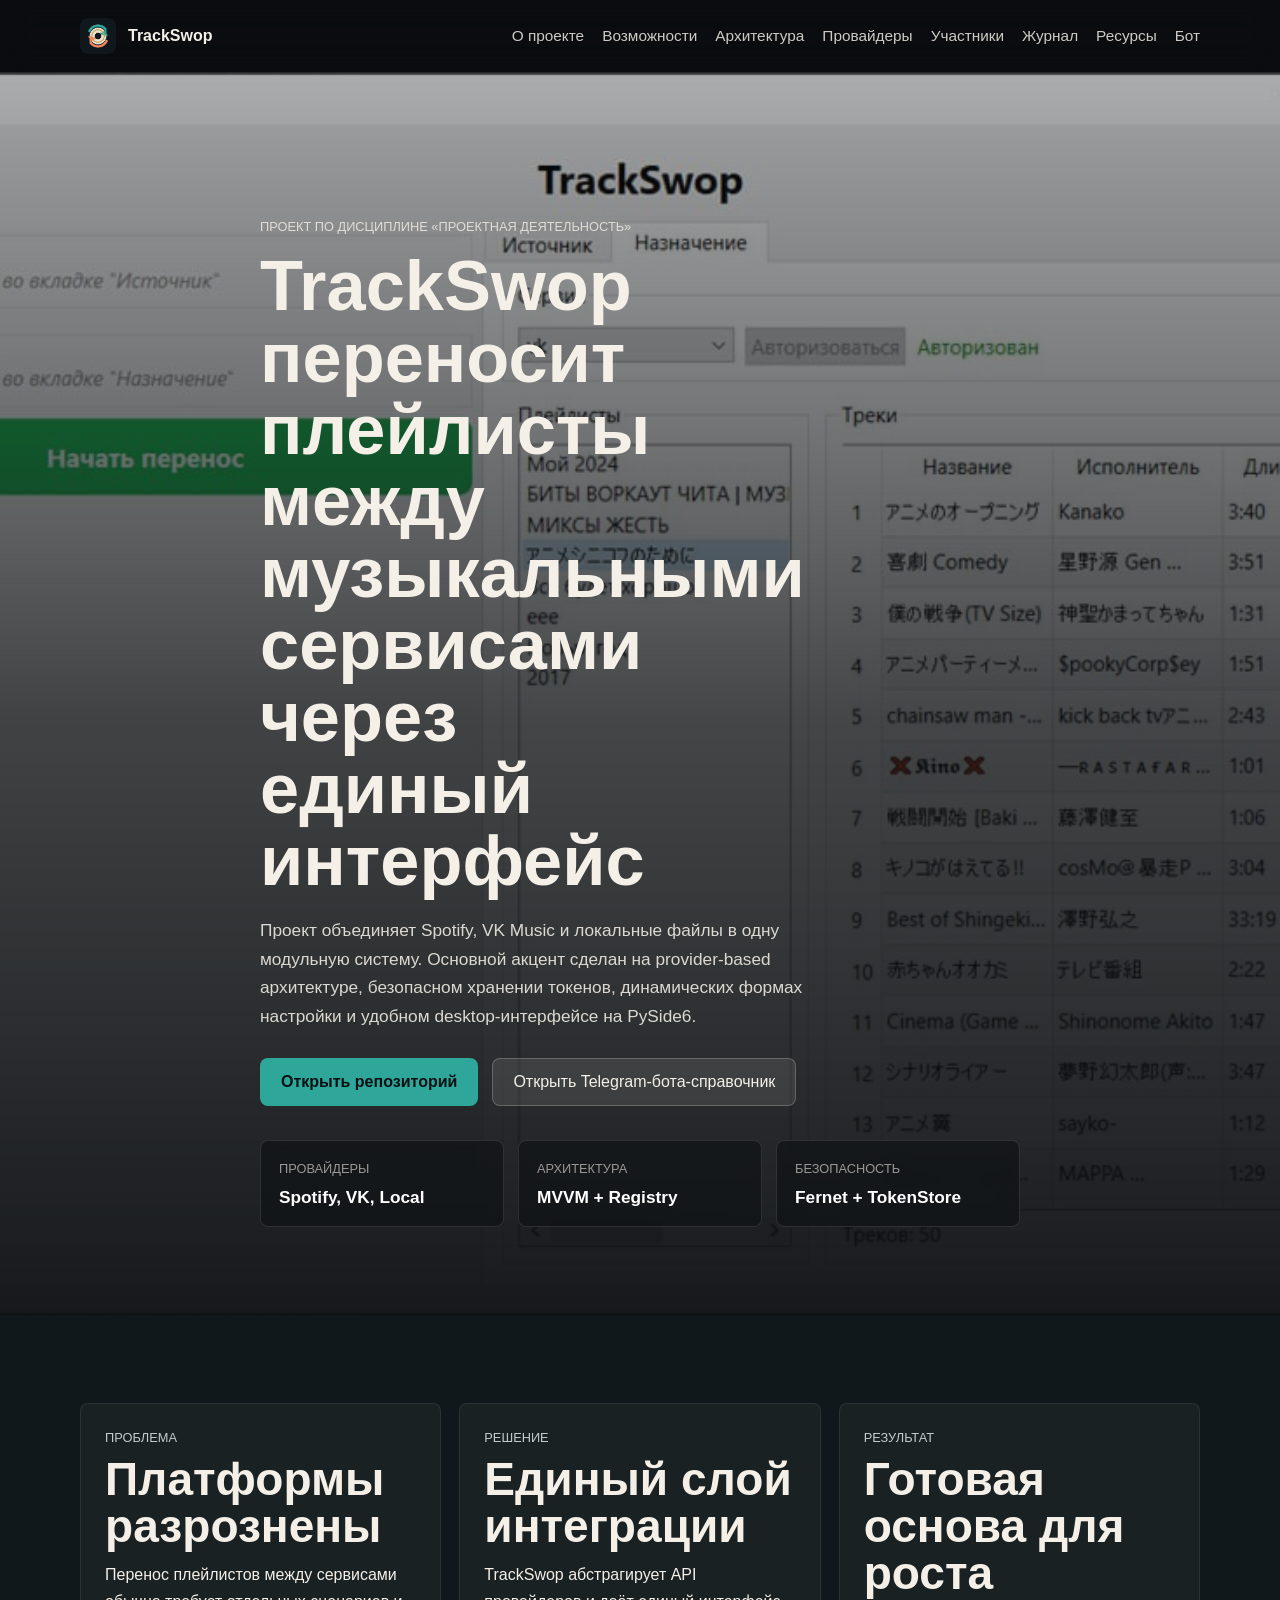
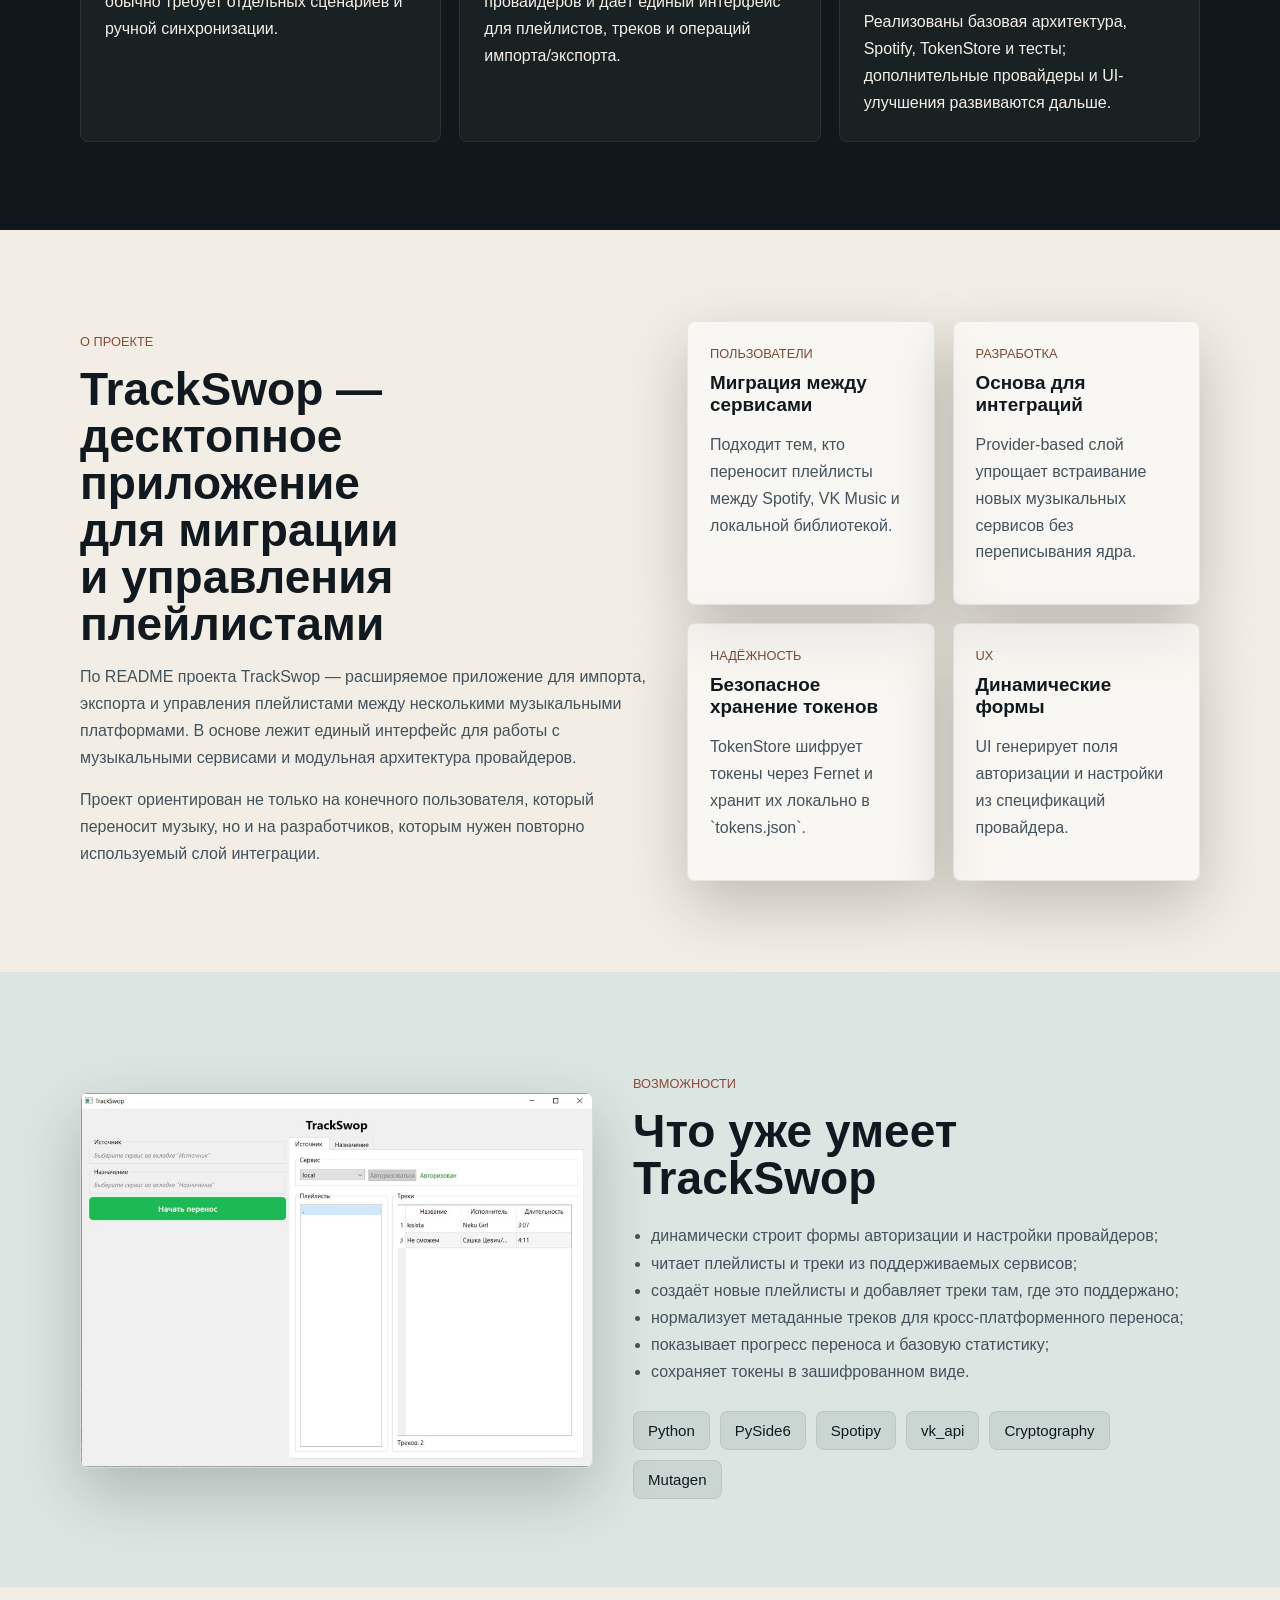
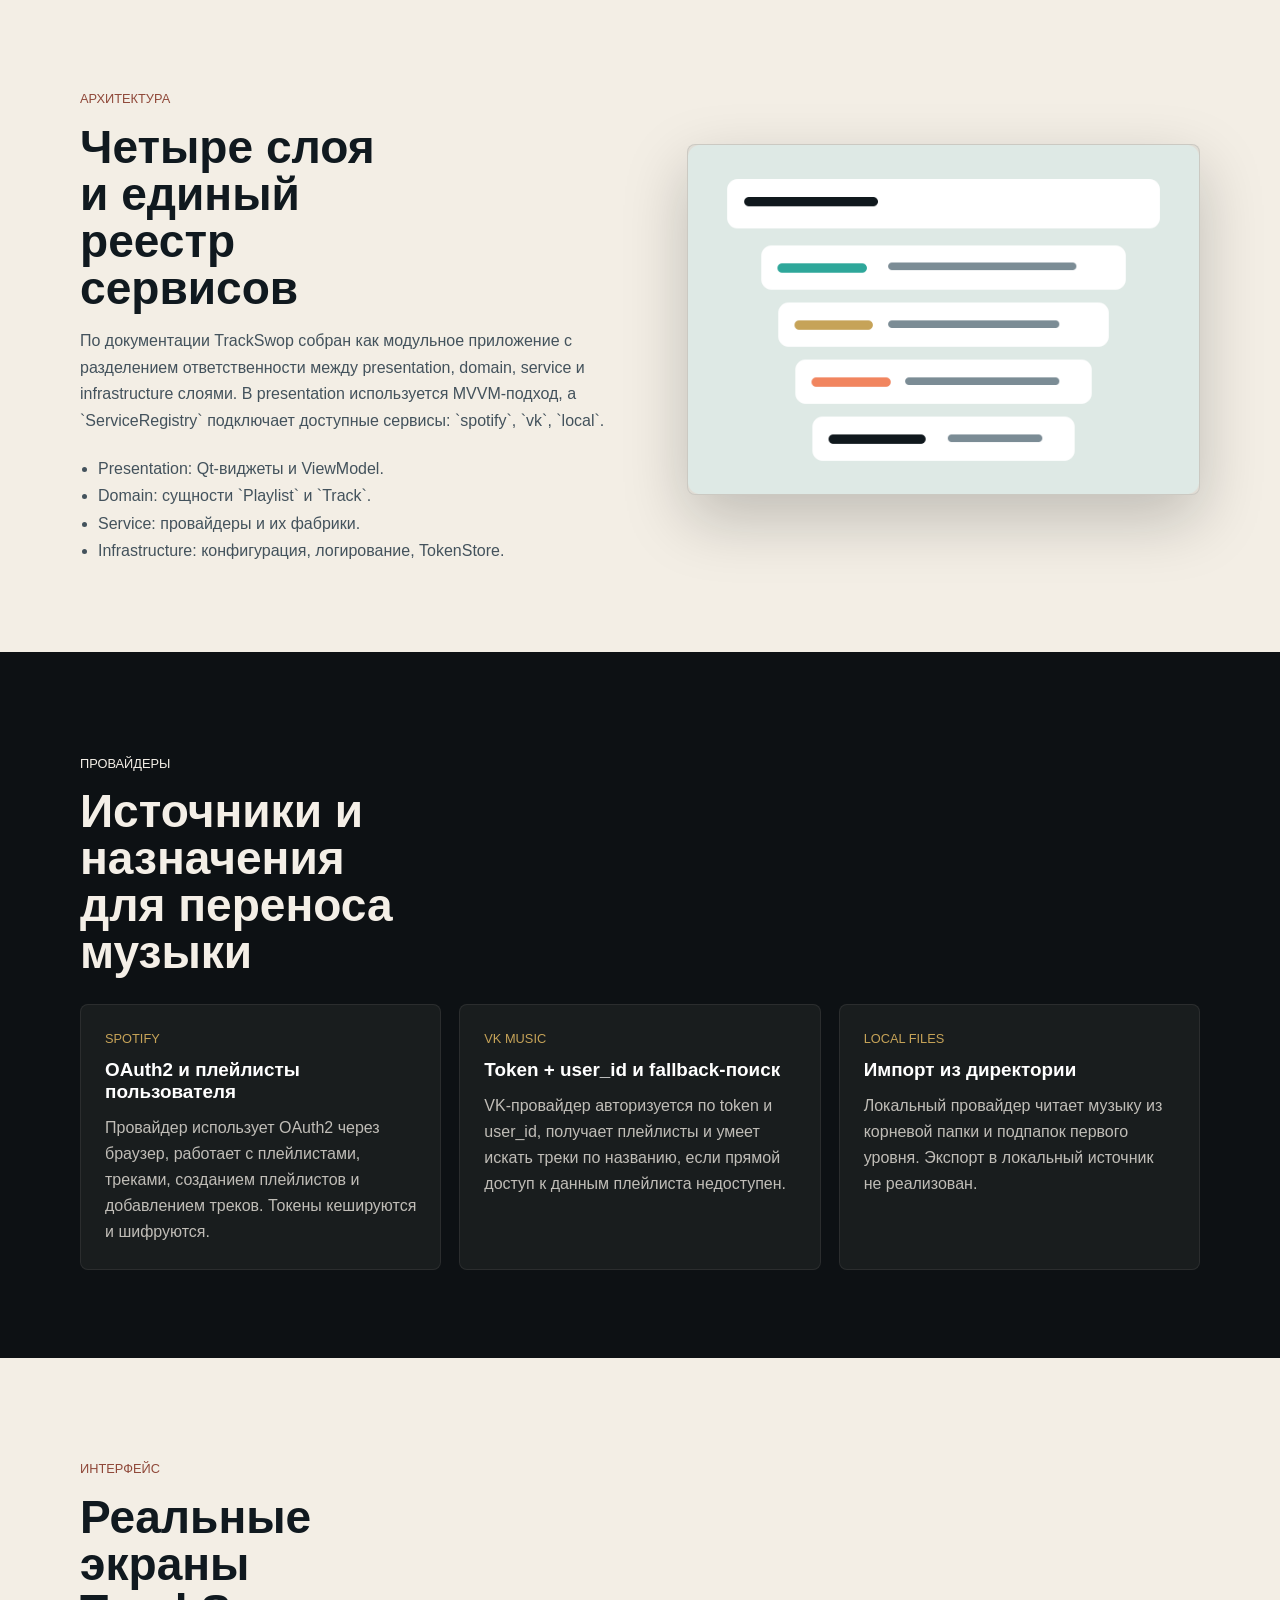
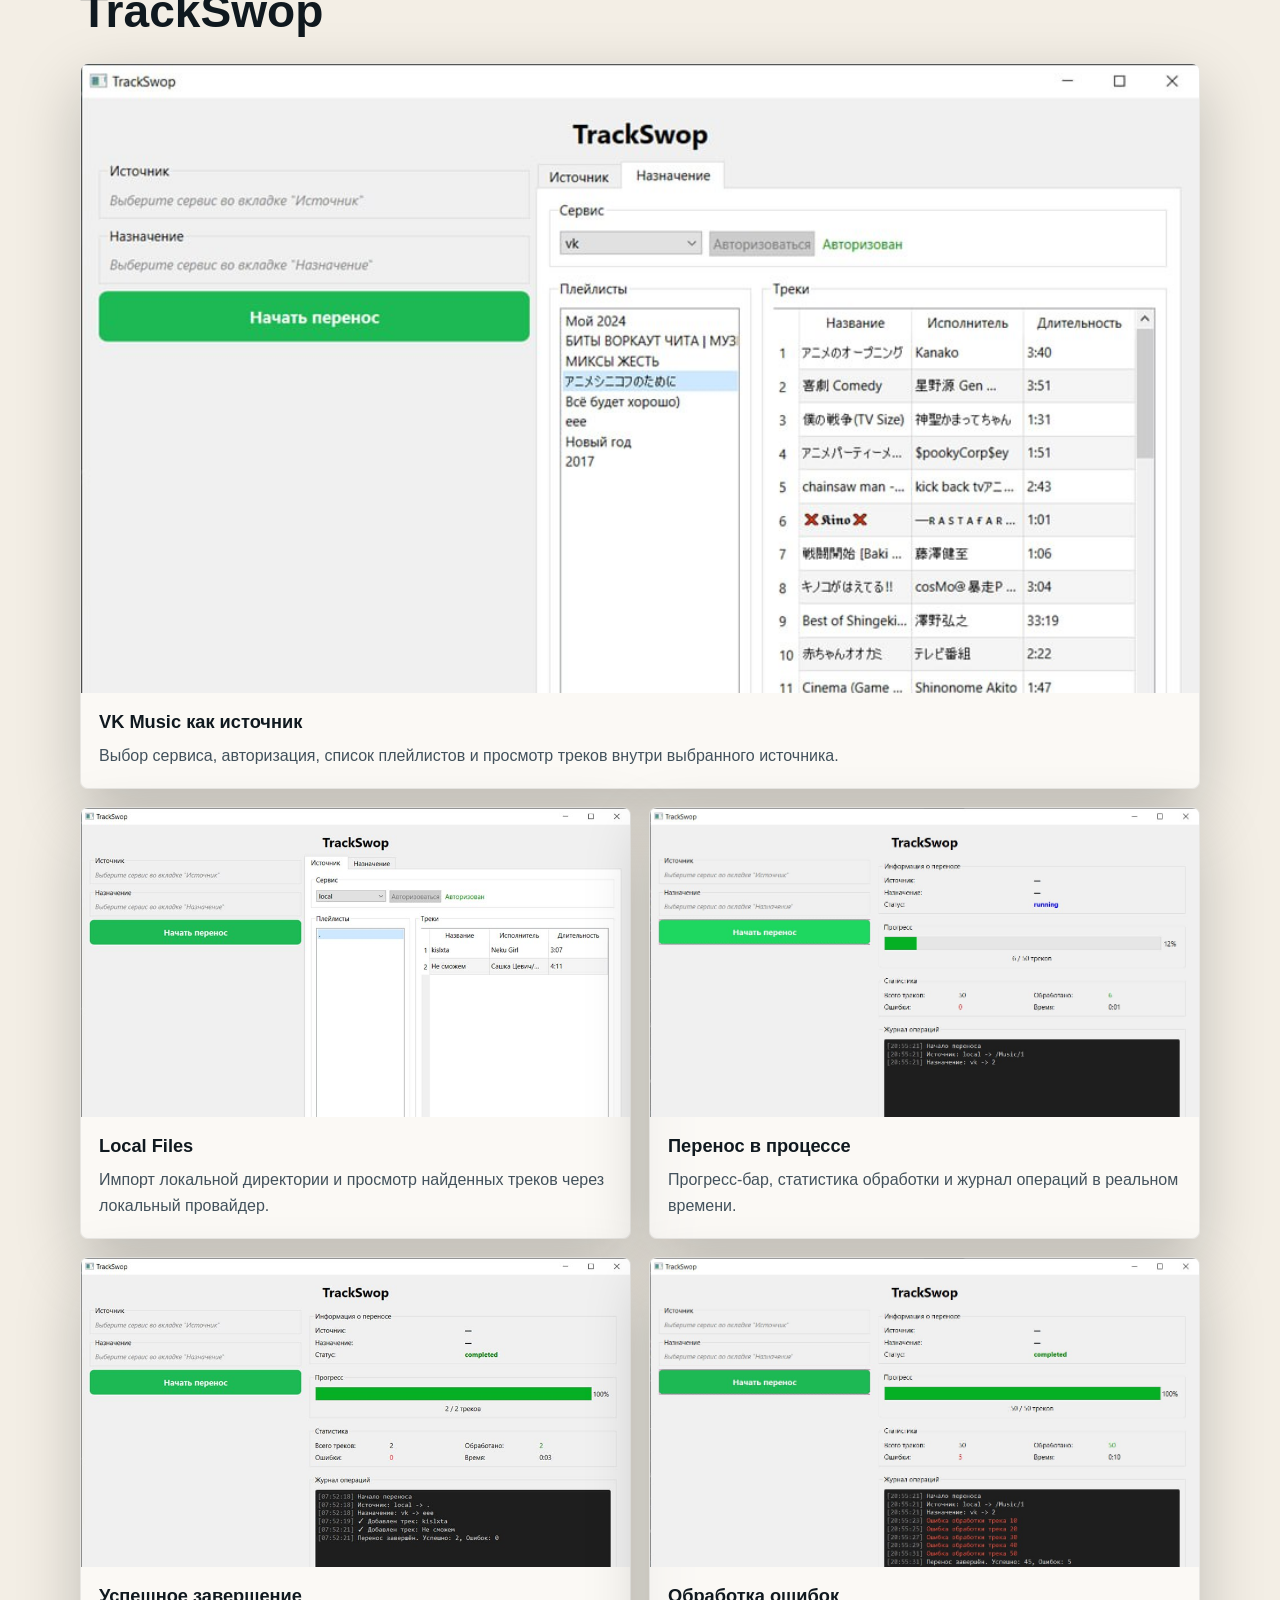
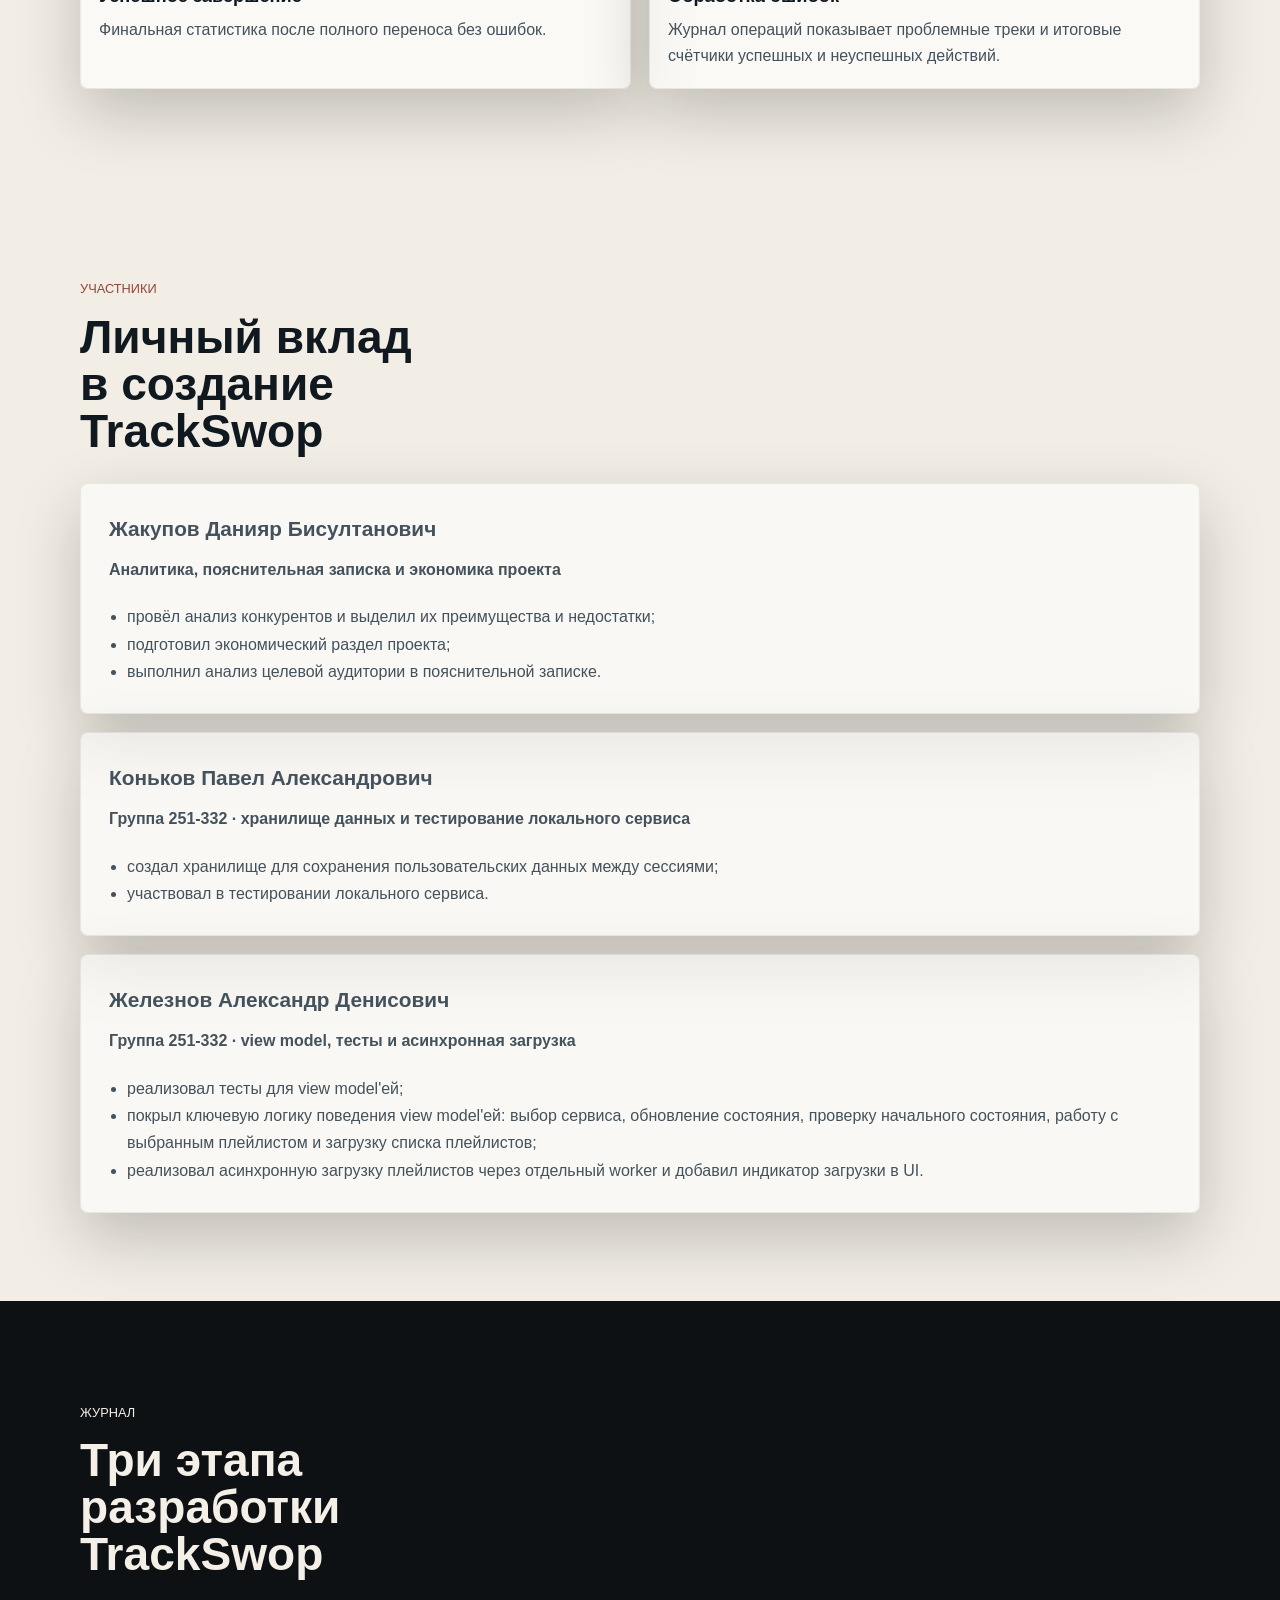
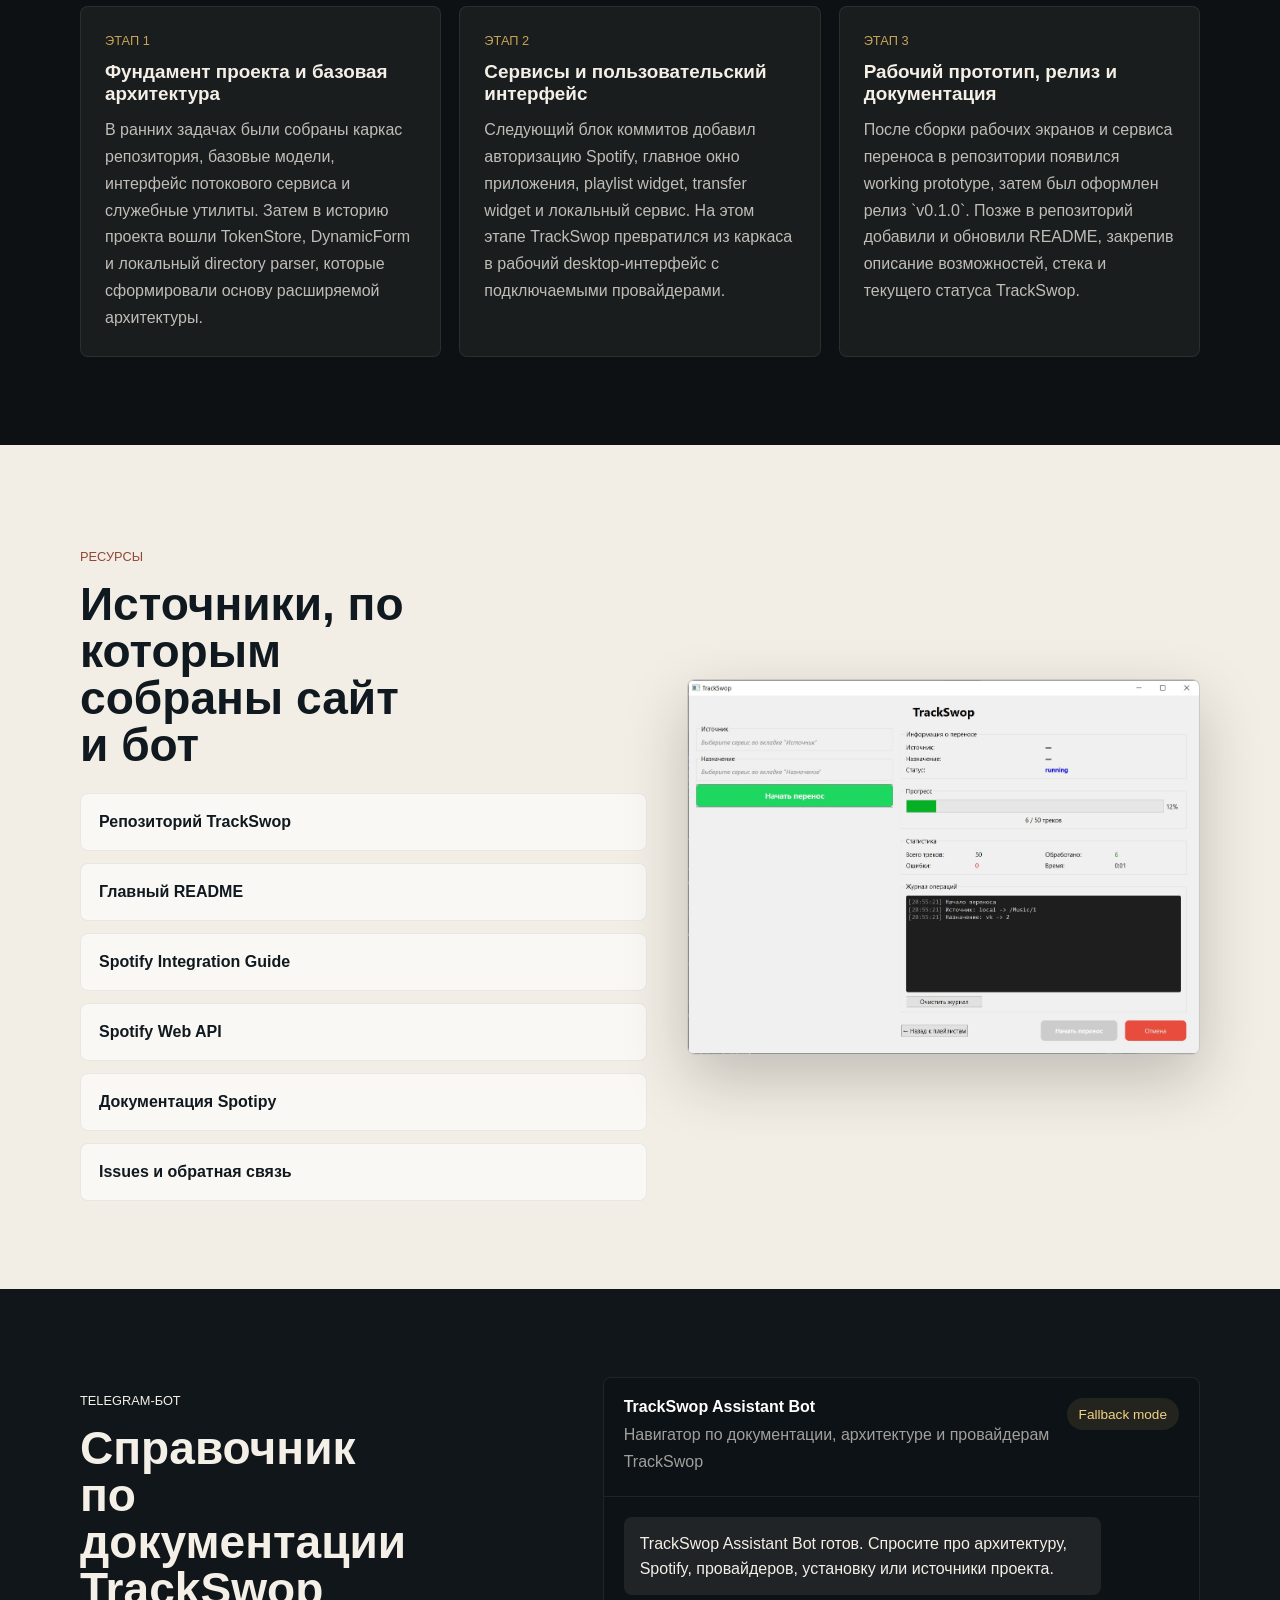
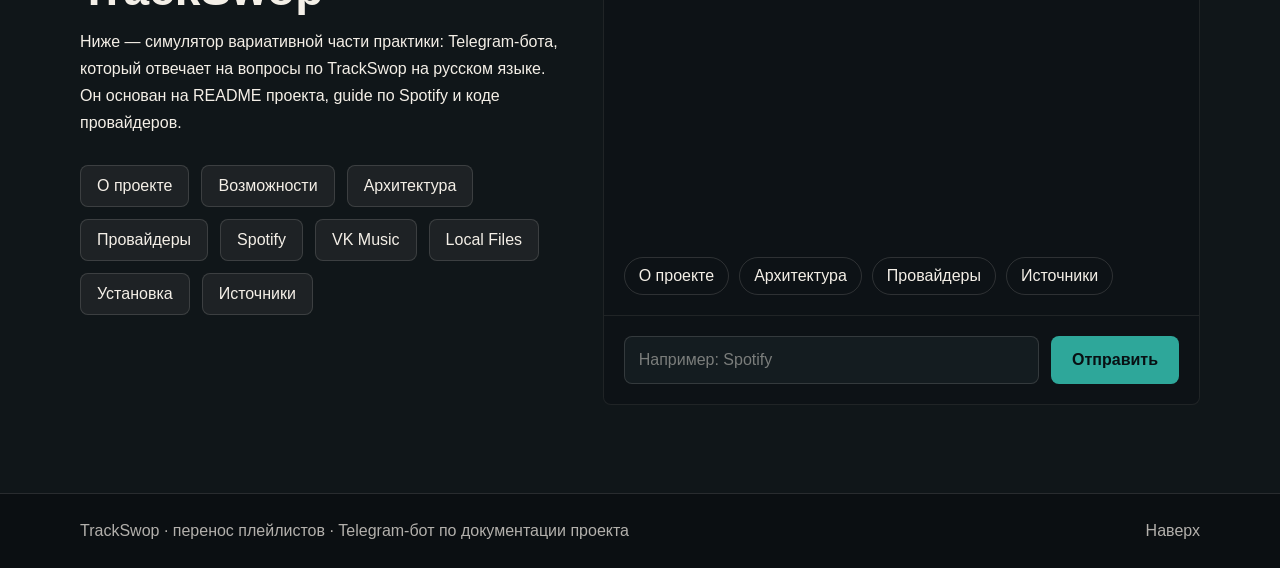
==== site/index.html @ 404b1fda "initial commit" ====
<!DOCTYPE html>
<html lang="ru">
  <head>
    <meta charset="UTF-8" />
    <meta name="viewport" content="width=device-width, initial-scale=1.0" />
    <title>TrackSwop</title>
    <meta
      name="description"
      content="TrackSwop — проект для переноса и управления музыкальными плейлистами между Spotify, VK Music и локальными файлами."
    />
    <link rel="stylesheet" href="css/style.css" />
  </head>
  <body>
    <header class="topbar">
      <div class="container topbar-inner">
        <a class="brand" href="#home" aria-label="TrackSwop">
          <img src="images/logo.png" alt="Логотип TrackSwop" width="36" height="36" />
          <span>TrackSwop</span>
        </a>
        <nav class="nav">
          <a href="#about">О проекте</a>
          <a href="#features">Возможности</a>
          <a href="#architecture">Архитектура</a>
          <a href="#providers">Провайдеры</a>
          <a href="#participants">Участники</a>
          <a href="#journal">Журнал</a>
          <a href="#resources">Ресурсы</a>
          <a href="#demo">Бот</a>
        </nav>
      </div>
    </header>

    <main>
      <section class="hero" id="home">
        <div class="container hero-content">
          <p class="eyebrow">Проект по дисциплине «Проектная деятельность»</p>
          <h1>TrackSwop переносит плейлисты между музыкальными сервисами через единый интерфейс</h1>
          <p class="hero-copy">
            Проект объединяет Spotify, VK Music и локальные файлы в одну модульную систему.
            Основной акцент сделан на provider-based архитектуре, безопасном хранении токенов,
            динамических формах настройки и удобном desktop-интерфейсе на PySide6.
          </p>
          <div class="hero-actions">
            <a class="button primary" href="https://github.com/Seregax/TrackSwop" target="_blank" rel="noopener noreferrer"
              >Открыть репозиторий</a
            >
            <a class="button secondary" href="#demo">Открыть Telegram-бота-справочник</a>
          </div>
          <div class="hero-stats" aria-label="Ключевые показатели проекта">
            <article class="metric">
              <span class="metric-label">Провайдеры</span>
              <strong>Spotify, VK, Local</strong>
            </article>
            <article class="metric">
              <span class="metric-label">Архитектура</span>
              <strong>MVVM + Registry</strong>
            </article>
            <article class="metric">
              <span class="metric-label">Безопасность</span>
              <strong>Fernet + TokenStore</strong>
            </article>
          </div>
        </div>
      </section>

      <section class="band summary-band">
        <div class="container summary-grid">
          <article class="summary-card">
            <span class="summary-kicker">Проблема</span>
            <h2>Платформы разрознены</h2>
            <p>
              Перенос плейлистов между сервисами обычно требует отдельных сценариев и ручной
              синхронизации.
            </p>
          </article>
          <article class="summary-card">
            <span class="summary-kicker">Решение</span>
            <h2>Единый слой интеграции</h2>
            <p>
              TrackSwop абстрагирует API провайдеров и даёт единый интерфейс для плейлистов,
              треков и операций импорта/экспорта.
            </p>
          </article>
          <article class="summary-card">
            <span class="summary-kicker">Результат</span>
            <h2>Готовая основа для роста</h2>
            <p>
              Реализованы базовая архитектура, Spotify, TokenStore и тесты; дополнительные
              провайдеры и UI-улучшения развиваются дальше.
            </p>
          </article>
        </div>
      </section>

      <section class="band light" id="about">
        <div class="container split-layout">
          <div>
            <p class="section-label">О проекте</p>
            <h2>TrackSwop — десктопное приложение для миграции и управления плейлистами</h2>
            <p>
              По README проекта TrackSwop — расширяемое приложение для импорта, экспорта и
              управления плейлистами между несколькими музыкальными платформами. В основе лежит
              единый интерфейс для работы с музыкальными сервисами и модульная архитектура
              провайдеров.
            </p>
            <p>
              Проект ориентирован не только на конечного пользователя, который переносит музыку, но
              и на разработчиков, которым нужен повторно используемый слой интеграции.
            </p>
          </div>
          <div class="feature-grid">
            <article class="feature-card">
              <span class="feature-tag">Пользователи</span>
              <h3>Миграция между сервисами</h3>
              <p>Подходит тем, кто переносит плейлисты между Spotify, VK Music и локальной библиотекой.</p>
            </article>
            <article class="feature-card">
              <span class="feature-tag">Разработка</span>
              <h3>Основа для интеграций</h3>
              <p>Provider-based слой упрощает встраивание новых музыкальных сервисов без переписывания ядра.</p>
            </article>
            <article class="feature-card">
              <span class="feature-tag">Надёжность</span>
              <h3>Безопасное хранение токенов</h3>
              <p>TokenStore шифрует токены через Fernet и хранит их локально в `tokens.json`.</p>
            </article>
            <article class="feature-card">
              <span class="feature-tag">UX</span>
              <h3>Динамические формы</h3>
              <p>UI генерирует поля авторизации и настройки из спецификаций провайдера.</p>
            </article>
          </div>
        </div>
      </section>

      <section class="band accent" id="features">
        <div class="container split-layout reverse">
          <div class="visual-panel">
            <img
              src="images/trackswop-local.png"
              alt="Реальный экран TrackSwop с локальным источником и списком треков"
            />
          </div>
          <div>
            <p class="section-label">Возможности</p>
            <h2>Что уже умеет TrackSwop</h2>
            <ul class="detail-list">
              <li>динамически строит формы авторизации и настройки провайдеров;</li>
              <li>читает плейлисты и треки из поддерживаемых сервисов;</li>
              <li>создаёт новые плейлисты и добавляет треки там, где это поддержано;</li>
              <li>нормализует метаданные треков для кросс-платформенного переноса;</li>
              <li>показывает прогресс переноса и базовую статистику;</li>
              <li>сохраняет токены в зашифрованном виде.</li>
            </ul>
            <div class="stack-strip">
              <span>Python</span>
              <span>PySide6</span>
              <span>Spotipy</span>
              <span>vk_api</span>
              <span>Cryptography</span>
              <span>Mutagen</span>
            </div>
          </div>
        </div>
      </section>

      <section class="band light" id="architecture">
        <div class="container split-layout">
          <div>
            <p class="section-label">Архитектура</p>
            <h2>Четыре слоя и единый реестр сервисов</h2>
            <p>
              По документации TrackSwop собран как модульное приложение с разделением ответственности
              между presentation, domain, service и infrastructure слоями. В presentation используется
              MVVM-подход, а `ServiceRegistry` подключает доступные сервисы: `spotify`, `vk`, `local`.
            </p>
            <ul class="detail-list">
              <li>Presentation: Qt-виджеты и ViewModel.</li>
              <li>Domain: сущности `Playlist` и `Track`.</li>
              <li>Service: провайдеры и их фабрики.</li>
              <li>Infrastructure: конфигурация, логирование, TokenStore.</li>
            </ul>
          </div>
          <div class="visual-panel muted-panel">
            <img
              src="images/architecture-board.png"
              alt="Диаграмма архитектуры TrackSwop со слоями presentation, domain, service и infrastructure"
            />
          </div>
        </div>
      </section>

      <section class="band dark" id="providers">
        <div class="container">
          <div class="section-heading">
            <div>
              <p class="section-label">Провайдеры</p>
              <h2>Источники и назначения для переноса музыки</h2>
            </div>
          </div>
          <div class="providers-grid">
            <article class="provider-card">
              <span class="provider-tag">Spotify</span>
              <h3>OAuth2 и плейлисты пользователя</h3>
              <p>
                Провайдер использует OAuth2 через браузер, работает с плейлистами, треками,
                созданием плейлистов и добавлением треков. Токены кешируются и шифруются.
              </p>
            </article>
            <article class="provider-card">
              <span class="provider-tag">VK Music</span>
              <h3>Token + user_id и fallback-поиск</h3>
              <p>
                VK-провайдер авторизуется по token и user_id, получает плейлисты и умеет искать
                треки по названию, если прямой доступ к данным плейлиста недоступен.
              </p>
            </article>
            <article class="provider-card">
              <span class="provider-tag">Local Files</span>
              <h3>Импорт из директории</h3>
              <p>
                Локальный провайдер читает музыку из корневой папки и подпапок первого уровня.
                Экспорт в локальный источник не реализован.
              </p>
            </article>
          </div>
        </div>
      </section>

      <section class="band light" id="interface">
        <div class="container">
          <div class="section-heading">
            <div>
              <p class="section-label">Интерфейс</p>
              <h2>Реальные экраны TrackSwop</h2>
            </div>
          </div>
          <div class="screenshots-grid">
            <article class="screenshot-card wide">
              <img
                src="images/trackswop-vk.png"
                alt="Экран TrackSwop с провайдером VK Music, плейлистами и треками"
              />
              <div class="screenshot-copy">
                <h3>VK Music как источник</h3>
                <p>Выбор сервиса, авторизация, список плейлистов и просмотр треков внутри выбранного источника.</p>
              </div>
            </article>
            <article class="screenshot-card">
              <img
                src="images/trackswop-local.png"
                alt="Экран TrackSwop с локальным источником и двумя найденными треками"
              />
              <div class="screenshot-copy">
                <h3>Local Files</h3>
                <p>Импорт локальной директории и просмотр найденных треков через локальный провайдер.</p>
              </div>
            </article>
            <article class="screenshot-card">
              <img
                src="images/trackswop-transfer-running.png"
                alt="Экран TrackSwop с переносом плейлиста в процессе"
              />
              <div class="screenshot-copy">
                <h3>Перенос в процессе</h3>
                <p>Прогресс-бар, статистика обработки и журнал операций в реальном времени.</p>
              </div>
            </article>
            <article class="screenshot-card">
              <img
                src="images/trackswop-transfer-complete.png"
                alt="Экран TrackSwop с успешно завершённым переносом плейлиста"
              />
              <div class="screenshot-copy">
                <h3>Успешное завершение</h3>
                <p>Финальная статистика после полного переноса без ошибок.</p>
              </div>
            </article>
            <article class="screenshot-card">
              <img
                src="images/trackswop-transfer-errors.png"
                alt="Экран TrackSwop с журналом ошибок при переносе плейлиста"
              />
              <div class="screenshot-copy">
                <h3>Обработка ошибок</h3>
                <p>Журнал операций показывает проблемные треки и итоговые счётчики успешных и неуспешных действий.</p>
              </div>
            </article>
          </div>
        </div>
      </section>

      <section class="band light" id="participants">
        <div class="container">
          <div class="section-heading">
            <div>
              <p class="section-label">Участники</p>
              <h2>Личный вклад в создание TrackSwop</h2>
            </div>
          </div>
          <div class="participants-grid">
            <article class="participant-card">
              <p class="participant-name">Жакупов Данияр Бисултанович</p>
              <p class="participant-role">Аналитика, пояснительная записка и экономика проекта</p>
              <ul class="detail-list">
                <li>провёл анализ конкурентов и выделил их преимущества и недостатки;</li>
                <li>подготовил экономический раздел проекта;</li>
                <li>выполнил анализ целевой аудитории в пояснительной записке.</li>
              </ul>
            </article>
            <article class="participant-card">
              <p class="participant-name">Коньков Павел Александрович</p>
              <p class="participant-role">Группа 251-332 · хранилище данных и тестирование локального сервиса</p>
              <ul class="detail-list">
                <li>создал хранилище для сохранения пользовательских данных между сессиями;</li>
                <li>участвовал в тестировании локального сервиса.</li>
              </ul>
            </article>
            <article class="participant-card">
              <p class="participant-name">Железнов Александр Денисович</p>
              <p class="participant-role">Группа 251-332 · view model, тесты и асинхронная загрузка</p>
              <ul class="detail-list">
                <li>реализовал тесты для view model'ей;</li>
                <li>покрыл ключевую логику поведения view model'ей: выбор сервиса, обновление состояния, проверку начального состояния, работу с выбранным плейлистом и загрузку списка плейлистов;</li>
                <li>реализовал асинхронную загрузку плейлистов через отдельный worker и добавил индикатор загрузки в UI.</li>
              </ul>
            </article>
          </div>
        </div>
      </section>

      <section class="band dark" id="journal">
        <div class="container">
          <div class="section-heading">
            <div>
              <p class="section-label">Журнал</p>
              <h2>Три этапа разработки TrackSwop</h2>
            </div>
          </div>
          <div class="journal-grid">
            <article class="journal-card">
              <span class="journal-step">Этап 1</span>
              <h3>Фундамент проекта и базовая архитектура</h3>
              <p>
                В ранних задачах были собраны каркас репозитория, базовые модели, интерфейс
                потокового сервиса и служебные утилиты. Затем в историю проекта вошли TokenStore,
                DynamicForm и локальный directory parser, которые сформировали основу расширяемой
                архитектуры.
              </p>
            </article>
            <article class="journal-card">
              <span class="journal-step">Этап 2</span>
              <h3>Сервисы и пользовательский интерфейс</h3>
              <p>
                Следующий блок коммитов добавил авторизацию Spotify, главное окно приложения,
                playlist widget, transfer widget и локальный сервис. На этом этапе TrackSwop
                превратился из каркаса в рабочий desktop-интерфейс с подключаемыми провайдерами.
              </p>
            </article>
            <article class="journal-card">
              <span class="journal-step">Этап 3</span>
              <h3>Рабочий прототип, релиз и документация</h3>
              <p>
                После сборки рабочих экранов и сервиса переноса в репозитории появился working
                prototype, затем был оформлен релиз `v0.1.0`. Позже в репозиторий добавили и
                обновили README, закрепив описание возможностей, стека и текущего статуса TrackSwop.
              </p>
            </article>
          </div>
        </div>
      </section>

      <section class="band light" id="resources">
        <div class="container split-layout">
          <div>
            <p class="section-label">Ресурсы</p>
            <h2>Источники, по которым собраны сайт и бот</h2>
            <div class="resources-list">
              <a
                href="https://github.com/Seregax/TrackSwop"
                class="resource-item"
                target="_blank"
                rel="noopener noreferrer"
                >Репозиторий TrackSwop</a
              >
              <a
                href="https://github.com/Seregax/TrackSwop/blob/main/README.md"
                class="resource-item"
                target="_blank"
                rel="noopener noreferrer"
                >Главный README</a
              >
              <a
                href="https://github.com/Seregax/TrackSwop/blob/main/src/model/services/providers/spotify/README.md"
                class="resource-item"
                target="_blank"
                rel="noopener noreferrer"
                >Spotify Integration Guide</a
              >
              <a
                href="https://developer.spotify.com/documentation/web-api"
                class="resource-item"
                target="_blank"
                rel="noopener noreferrer"
                >Spotify Web API</a
              >
              <a
                href="https://spotipy.readthedocs.io/"
                class="resource-item"
                target="_blank"
                rel="noopener noreferrer"
                >Документация Spotipy</a
              >
              <a
                href="https://github.com/Seregax/TrackSwop/issues"
                class="resource-item"
                target="_blank"
                rel="noopener noreferrer"
                >Issues и обратная связь</a
              >
            </div>
          </div>
          <div class="visual-panel muted-panel">
            <img
              src="images/trackswop-transfer-running.png"
              alt="Реальный экран TrackSwop с активным прогрессом переноса плейлиста"
            />
          </div>
        </div>
      </section>

      <section class="band demo-band" id="demo">
        <div class="container demo-grid">
          <div>
            <p class="section-label">Telegram-бот</p>
            <h2>Справочник по документации TrackSwop</h2>
            <p>
              Ниже — симулятор вариативной части практики: Telegram-бота, который отвечает на
              вопросы по TrackSwop на русском языке. Он основан на README проекта, guide по Spotify
              и коде провайдеров.
            </p>
            <div class="command-list" id="command-list">
              <button type="button" class="command-chip" data-command="О проекте">О проекте</button>
              <button type="button" class="command-chip" data-command="Возможности">Возможности</button>
              <button type="button" class="command-chip" data-command="Архитектура">Архитектура</button>
              <button type="button" class="command-chip" data-command="Провайдеры">Провайдеры</button>
              <button type="button" class="command-chip" data-command="Spotify">Spotify</button>
              <button type="button" class="command-chip" data-command="VK Music">VK Music</button>
              <button type="button" class="command-chip" data-command="Local Files">Local Files</button>
              <button type="button" class="command-chip" data-command="Установка">Установка</button>
              <button type="button" class="command-chip" data-command="Источники">Источники</button>
            </div>
          </div>

          <section class="chat-shell" aria-label="Симулятор бота">
            <header class="chat-header">
              <div>
                <strong>TrackSwop Assistant Bot</strong>
                <p>Навигатор по документации, архитектуре и провайдерам TrackSwop</p>
              </div>
              <span class="mode-badge" id="mode-badge">Проверка API...</span>
            </header>
            <div class="chat-messages" id="chat-messages"></div>
            <div class="chat-suggestions" id="chat-suggestions"></div>
            <form class="chat-form" id="chat-form">
              <label class="visually-hidden" for="chat-input">Сообщение для бота</label>
              <input
                id="chat-input"
                name="chat-input"
                type="text"
                placeholder="Например: Spotify"
                autocomplete="off"
              />
              <button type="submit" class="button primary">Отправить</button>
            </form>
          </section>
        </div>
      </section>
    </main>

    <footer class="footer">
      <div class="container footer-inner">
        <p>TrackSwop · перенос плейлистов · Telegram-бот по документации проекта</p>
        <a href="#home">Наверх</a>
      </div>
    </footer>

    <script src="js/app.js"></script>
  </body>
</html>
---- site/css/style.css ----
:root {
  --bg: #0d1114;
  --bg-soft: #161d21;
  --surface: #f3eee5;
  --surface-strong: #ece3d4;
  --surface-muted: #dbe6e2;
  --line-dark: rgba(255, 255, 255, 0.12);
  --line-light: rgba(17, 27, 32, 0.12);
  --text: #10191f;
  --text-soft: #43525c;
  --text-inverse: #f4efe7;
  --accent-teal: #2ea79a;
  --accent-gold: #c6a358;
  --accent-coral: #f1855f;
  --accent-red: #d85d4f;
  --shadow: 0 24px 64px rgba(8, 12, 14, 0.22);
  --radius: 8px;
}

*,
*::before,
*::after {
  box-sizing: border-box;
}

html {
  scroll-behavior: smooth;
}

body {
  margin: 0;
  font-family: Inter, "Segoe UI", Roboto, sans-serif;
  background: var(--bg);
  color: var(--text-inverse);
}

img {
  display: block;
  max-width: 100%;
}

a {
  color: inherit;
  text-decoration: none;
}

button,
input {
  font: inherit;
}

.container {
  width: min(1120px, calc(100% - 40px));
  margin: 0 auto;
}

.topbar {
  position: sticky;
  top: 0;
  z-index: 40;
  background: rgba(10, 13, 15, 0.84);
  border-bottom: 1px solid var(--line-dark);
  backdrop-filter: blur(16px);
}

.topbar-inner {
  display: flex;
  align-items: center;
  justify-content: space-between;
  min-height: 72px;
  gap: 24px;
}

.brand {
  display: inline-flex;
  align-items: center;
  gap: 12px;
  font-weight: 700;
  color: var(--text-inverse);
}

.brand img {
  border-radius: 8px;
}

.nav {
  display: flex;
  flex-wrap: wrap;
  gap: 18px;
  color: rgba(244, 239, 231, 0.84);
  font-size: 0.96rem;
}

.nav a:hover,
.nav a:focus-visible {
  color: #ffffff;
}

.hero {
  min-height: 88vh;
  display: flex;
  align-items: flex-end;
  padding: 144px 0 88px;
  background-image:
    linear-gradient(180deg, rgba(9, 12, 14, 0.34) 0%, rgba(9, 12, 14, 0.76) 52%, rgba(9, 12, 14, 0.94) 100%),
    url("../images/trackswop-vk.png");
  background-size: cover;
  background-position: center;
}

.hero-content {
  max-width: 760px;
}

.eyebrow,
.section-label,
.summary-kicker,
.feature-tag,
.journal-step,
.metric-label {
  display: inline-block;
  letter-spacing: 0;
  text-transform: uppercase;
  font-size: 0.8rem;
}

.eyebrow {
  color: rgba(244, 239, 231, 0.82);
  margin: 0 0 16px;
}

.hero h1,
.band h2 {
  margin: 0;
  line-height: 1.02;
}

.hero h1 {
  max-width: 12ch;
  font-size: clamp(2.6rem, 5.5vw, 5.3rem);
}

.hero-copy {
  margin: 20px 0 0;
  max-width: 62ch;
  color: rgba(244, 239, 231, 0.88);
  font-size: 1.08rem;
  line-height: 1.65;
}

.hero-actions {
  display: flex;
  flex-wrap: wrap;
  gap: 14px;
  margin-top: 28px;
}

.button {
  display: inline-flex;
  align-items: center;
  justify-content: center;
  min-height: 48px;
  padding: 0 20px;
  border-radius: var(--radius);
  border: 1px solid transparent;
  cursor: pointer;
  transition: transform 0.2s ease, border-color 0.2s ease, background-color 0.2s ease;
}

.button:hover,
.button:focus-visible {
  transform: translateY(-1px);
}

.button.primary {
  background: var(--accent-teal);
  color: #081013;
  font-weight: 700;
}

.button.secondary {
  background: rgba(244, 239, 231, 0.1);
  border-color: rgba(244, 239, 231, 0.22);
  color: var(--text-inverse);
}

.hero-stats {
  display: grid;
  grid-template-columns: repeat(3, minmax(0, 1fr));
  gap: 14px;
  margin-top: 34px;
}

.metric {
  padding: 18px;
  background: rgba(13, 17, 20, 0.62);
  border: 1px solid rgba(244, 239, 231, 0.12);
  border-radius: var(--radius);
  backdrop-filter: blur(10px);
}

.metric-label {
  color: rgba(244, 239, 231, 0.6);
}

.metric strong {
  display: block;
  margin-top: 10px;
  font-size: 1.08rem;
  color: #ffffff;
}

.band {
  padding: 88px 0;
}

.summary-band {
  background: #11181c;
}

.summary-grid,
.feature-grid,
.journal-grid,
.participants-grid,
.providers-grid,
.screenshots-grid {
  display: grid;
  gap: 18px;
}

.summary-grid {
  grid-template-columns: repeat(3, minmax(0, 1fr));
}

.summary-card,
.feature-card,
.participant-card,
.journal-card,
.provider-card,
.screenshot-card,
.chat-shell,
.visual-panel,
.resource-item,
.command-chip {
  border-radius: var(--radius);
}

.summary-card {
  padding: 24px;
  background: rgba(244, 239, 231, 0.04);
  border: 1px solid rgba(244, 239, 231, 0.08);
}

.summary-kicker {
  color: #c2ccca;
}

.summary-card h2 {
  margin-top: 10px;
  font-size: 1.35rem;
}

.summary-card p {
  margin: 12px 0 0;
  color: rgba(244, 239, 231, 0.76);
  line-height: 1.6;
}

.light {
  background: var(--surface);
  color: var(--text);
}

.accent {
  background: var(--surface-muted);
  color: var(--text);
}

.dark {
  background: var(--bg);
  color: var(--text-inverse);
}

.demo-band {
  background: #101619;
}

.split-layout {
  display: grid;
  grid-template-columns: minmax(0, 1.05fr) minmax(0, 0.95fr);
  gap: 40px;
  align-items: center;
}

.split-layout.reverse {
  grid-template-columns: minmax(0, 0.95fr) minmax(0, 1.05fr);
}

.section-label {
  color: var(--accent-red);
  margin-bottom: 14px;
}

.light .section-label,
.accent .section-label {
  color: #8f4839;
}

.band h2 {
  font-size: clamp(2rem, 3.6vw, 3.2rem);
  max-width: 13ch;
}

.band p {
  line-height: 1.68;
  color: inherit;
}

.light p,
.accent p,
.light li,
.accent li {
  color: var(--text-soft);
}

.feature-grid {
  grid-template-columns: repeat(2, minmax(0, 1fr));
}

.providers-grid {
  grid-template-columns: repeat(3, minmax(0, 1fr));
}

.screenshots-grid {
  grid-template-columns: repeat(2, minmax(0, 1fr));
}

.feature-card {
  min-height: 176px;
  padding: 22px;
  background: rgba(255, 255, 255, 0.52);
  border: 1px solid rgba(17, 27, 32, 0.08);
  box-shadow: var(--shadow);
}

.feature-tag {
  color: #7a4a35;
}

.feature-card h3 {
  margin: 10px 0 10px;
  font-size: 1.18rem;
  color: var(--text);
}

.provider-card {
  min-height: 232px;
  padding: 24px;
  background: rgba(244, 239, 231, 0.05);
  border: 1px solid rgba(244, 239, 231, 0.08);
}

.provider-tag {
  display: inline-block;
  color: var(--accent-gold);
  text-transform: uppercase;
  font-size: 0.8rem;
}

.provider-card h3 {
  margin: 12px 0 12px;
  font-size: 1.18rem;
  color: #ffffff;
}

.provider-card p {
  margin: 0;
  color: rgba(244, 239, 231, 0.76);
  line-height: 1.62;
}

.screenshot-card {
  overflow: hidden;
  background: rgba(255, 255, 255, 0.62);
  border: 1px solid rgba(17, 27, 32, 0.08);
  box-shadow: var(--shadow);
}

.screenshot-card.wide {
  grid-column: 1 / -1;
}

.screenshot-card img {
  width: 100%;
  aspect-ratio: 16 / 9;
  object-fit: cover;
  object-position: top center;
  background: #f7f3ec;
}

.screenshot-copy {
  padding: 18px 18px 20px;
}

.screenshot-copy h3 {
  margin: 0 0 10px;
  font-size: 1.14rem;
  color: var(--text);
}

.screenshot-copy p {
  margin: 0;
  color: var(--text-soft);
  line-height: 1.6;
}

.visual-panel {
  overflow: hidden;
  border: 1px solid rgba(17, 27, 32, 0.1);
  box-shadow: var(--shadow);
  background: rgba(255, 255, 255, 0.5);
}

.visual-panel img {
  width: 100%;
  height: 100%;
  object-fit: cover;
}

.muted-panel {
  background: rgba(16, 25, 31, 0.08);
}

.detail-list {
  margin: 20px 0 0;
  padding-left: 18px;
  line-height: 1.7;
}

.stack-strip {
  display: flex;
  flex-wrap: wrap;
  gap: 10px;
  margin-top: 26px;
}

.stack-strip span {
  padding: 10px 14px;
  border-radius: var(--radius);
  background: rgba(16, 25, 31, 0.08);
  border: 1px solid rgba(16, 25, 31, 0.08);
  color: var(--text);
  font-size: 0.94rem;
}

.section-heading {
  margin-bottom: 28px;
}

.participant-card {
  padding: 28px;
  background: rgba(255, 255, 255, 0.56);
  border: 1px solid rgba(17, 27, 32, 0.08);
  box-shadow: var(--shadow);
}

.participant-name {
  margin: 0;
  color: var(--text);
  font-size: 1.3rem;
  font-weight: 700;
}

.participant-role {
  margin: 10px 0 0;
  color: #7a4a35;
  font-weight: 600;
}

.journal-grid {
  grid-template-columns: repeat(3, minmax(0, 1fr));
}

.journal-card {
  min-height: 220px;
  padding: 24px;
  background: rgba(244, 239, 231, 0.05);
  border: 1px solid rgba(244, 239, 231, 0.08);
}

.journal-step {
  color: var(--accent-gold);
}

.journal-card h3 {
  margin: 12px 0 12px;
  font-size: 1.18rem;
}

.journal-card p {
  margin: 0;
  color: rgba(244, 239, 231, 0.76);
}

.resources-list {
  display: grid;
  gap: 12px;
  margin-top: 24px;
}

.resource-item {
  display: flex;
  align-items: center;
  min-height: 58px;
  padding: 0 18px;
  background: rgba(255, 255, 255, 0.6);
  border: 1px solid rgba(17, 27, 32, 0.08);
  color: var(--text);
  font-weight: 600;
}

.resource-item:hover,
.resource-item:focus-visible {
  border-color: rgba(17, 27, 32, 0.24);
}

.demo-grid {
  display: grid;
  grid-template-columns: minmax(0, 0.9fr) minmax(0, 1.1fr);
  gap: 34px;
  align-items: start;
}

.command-list {
  display: flex;
  flex-wrap: wrap;
  gap: 12px;
  margin-top: 28px;
}

.command-chip {
  min-height: 42px;
  padding: 0 16px;
  border: 1px solid rgba(244, 239, 231, 0.14);
  background: rgba(244, 239, 231, 0.06);
  color: var(--text-inverse);
  cursor: pointer;
}

.command-chip:hover,
.command-chip:focus-visible {
  border-color: rgba(46, 167, 154, 0.8);
}

.chat-shell {
  background: #0d1216;
  border: 1px solid rgba(244, 239, 231, 0.08);
  overflow: hidden;
}

.chat-header {
  display: flex;
  align-items: flex-start;
  justify-content: space-between;
  gap: 16px;
  padding: 20px;
  border-bottom: 1px solid rgba(244, 239, 231, 0.08);
}

.chat-header strong {
  display: block;
  color: #ffffff;
}

.chat-header p {
  margin: 6px 0 0;
  color: rgba(244, 239, 231, 0.64);
}

.mode-badge {
  display: inline-flex;
  align-items: center;
  min-height: 32px;
  padding: 0 12px;
  border-radius: 999px;
  background: rgba(198, 163, 88, 0.12);
  color: #f3d287;
  font-size: 0.85rem;
  white-space: nowrap;
}

.chat-messages {
  display: flex;
  flex-direction: column;
  gap: 14px;
  padding: 20px;
  min-height: 360px;
  max-height: 440px;
  overflow: auto;
}

.message {
  max-width: min(86%, 540px);
  padding: 14px 16px;
  border-radius: 8px;
  line-height: 1.58;
  white-space: pre-line;
}

.message.assistant {
  align-self: flex-start;
  background: rgba(244, 239, 231, 0.08);
  color: var(--text-inverse);
}

.message.user {
  align-self: flex-end;
  background: var(--accent-teal);
  color: #081013;
}

.chat-suggestions {
  display: flex;
  flex-wrap: wrap;
  gap: 10px;
  padding: 0 20px 20px;
}

.suggestion {
  min-height: 38px;
  padding: 0 14px;
  border-radius: 999px;
  border: 1px solid rgba(244, 239, 231, 0.14);
  background: transparent;
  color: var(--text-inverse);
  cursor: pointer;
}

.suggestion:hover,
.suggestion:focus-visible {
  border-color: rgba(241, 133, 95, 0.7);
}

.chat-form {
  display: grid;
  grid-template-columns: minmax(0, 1fr) auto;
  gap: 12px;
  padding: 20px;
  border-top: 1px solid rgba(244, 239, 231, 0.08);
}

.chat-form input {
  min-width: 0;
  min-height: 48px;
  padding: 0 14px;
  border-radius: var(--radius);
  border: 1px solid rgba(244, 239, 231, 0.14);
  background: #141c20;
  color: var(--text-inverse);
}

.chat-form input::placeholder {
  color: rgba(244, 239, 231, 0.46);
}

.footer {
  border-top: 1px solid var(--line-dark);
  background: #0b0f12;
}

.footer-inner {
  display: flex;
  align-items: center;
  justify-content: space-between;
  min-height: 74px;
  gap: 20px;
}

.footer p,
.footer a {
  color: rgba(244, 239, 231, 0.72);
}

.visually-hidden {
  position: absolute;
  width: 1px;
  height: 1px;
  padding: 0;
  margin: -1px;
  overflow: hidden;
  clip: rect(0, 0, 0, 0);
  border: 0;
}

@media (max-width: 980px) {
  .split-layout,
  .split-layout.reverse,
  .summary-grid,
  .journal-grid,
  .providers-grid,
  .screenshots-grid,
  .demo-grid {
    grid-template-columns: 1fr;
  }

  .hero {
    min-height: auto;
    padding-top: 126px;
  }

  .hero h1,
  .band h2 {
    max-width: none;
  }

  .hero-stats,
  .feature-grid {
    grid-template-columns: 1fr 1fr;
  }
}

@media (max-width: 760px) {
  .container {
    width: min(100% - 28px, 1120px);
  }

  .topbar-inner,
  .footer-inner {
    flex-direction: column;
    align-items: flex-start;
    justify-content: center;
    padding: 14px 0;
  }

  .nav {
    gap: 12px;
  }

  .hero h1 {
    font-size: clamp(2.3rem, 11vw, 3.6rem);
  }

  .hero-stats,
  .feature-grid {
    grid-template-columns: 1fr;
  }

  .chat-form {
    grid-template-columns: 1fr;
  }
}
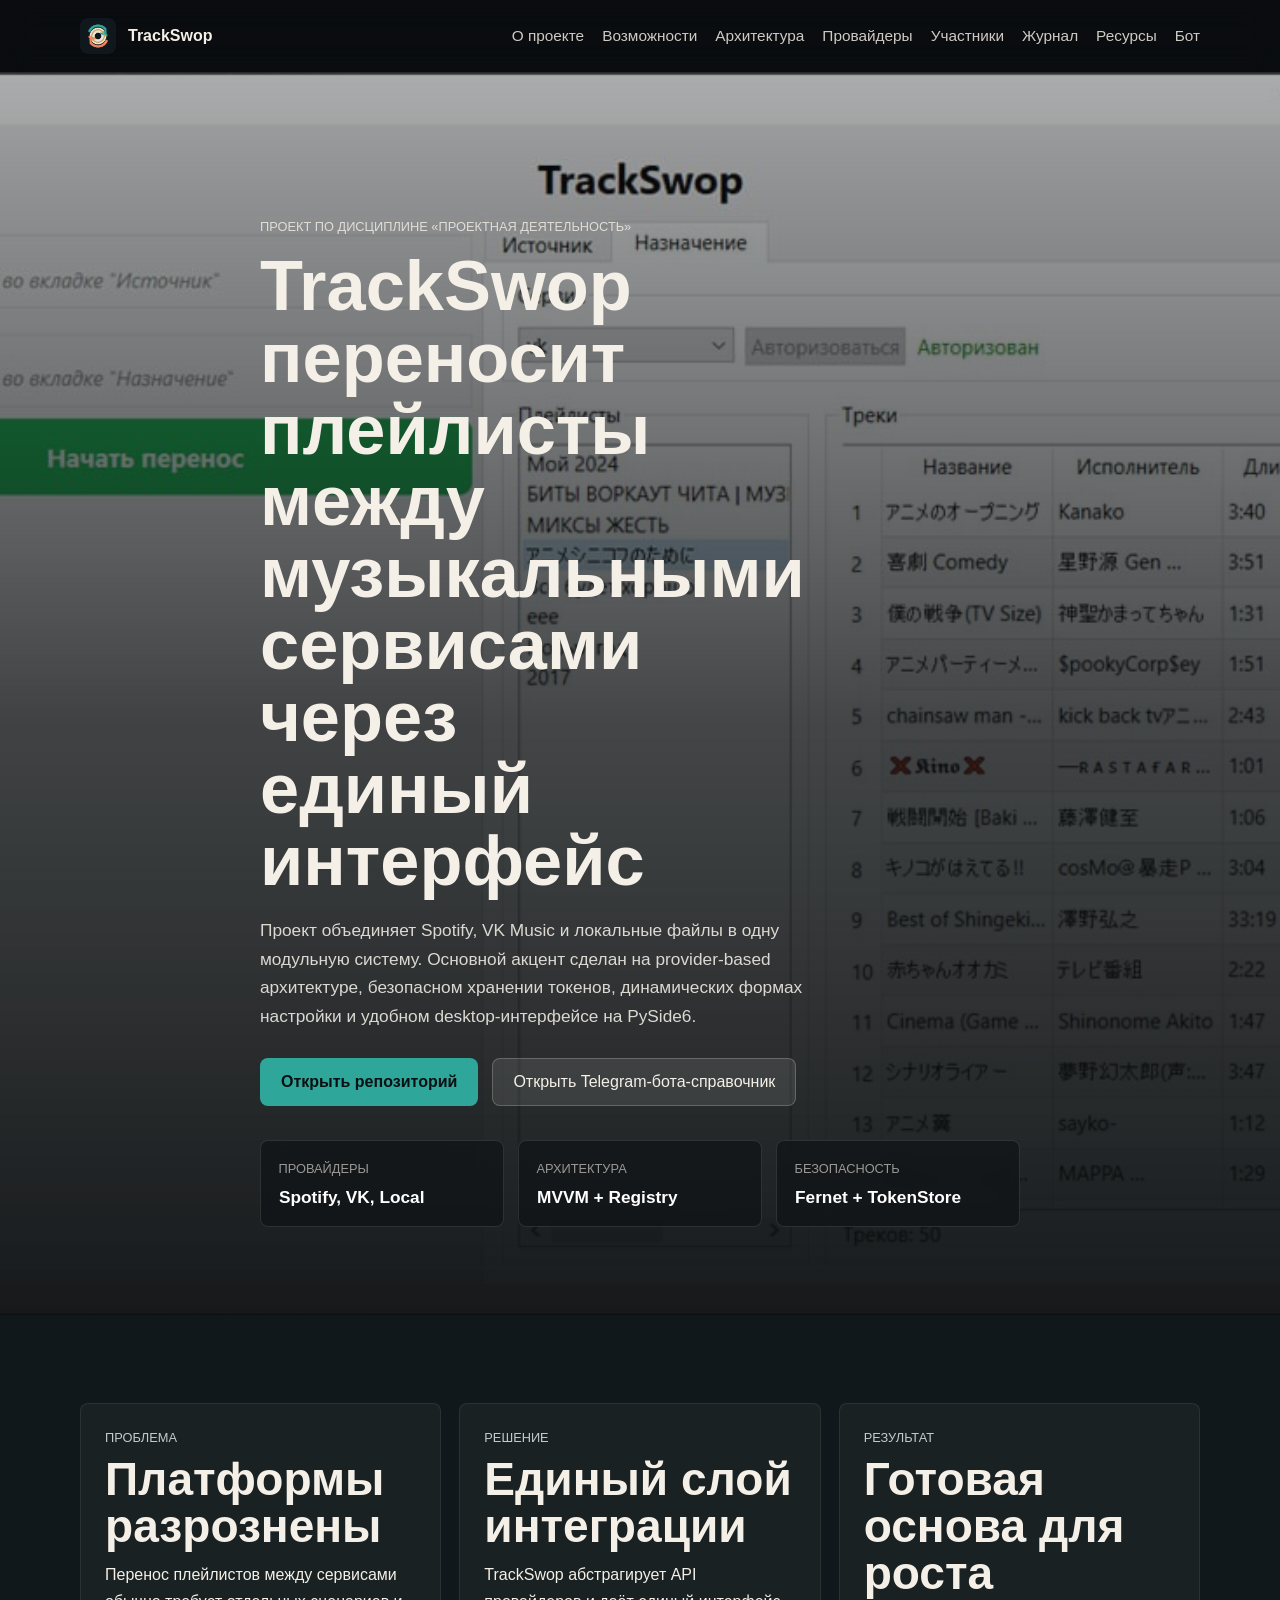
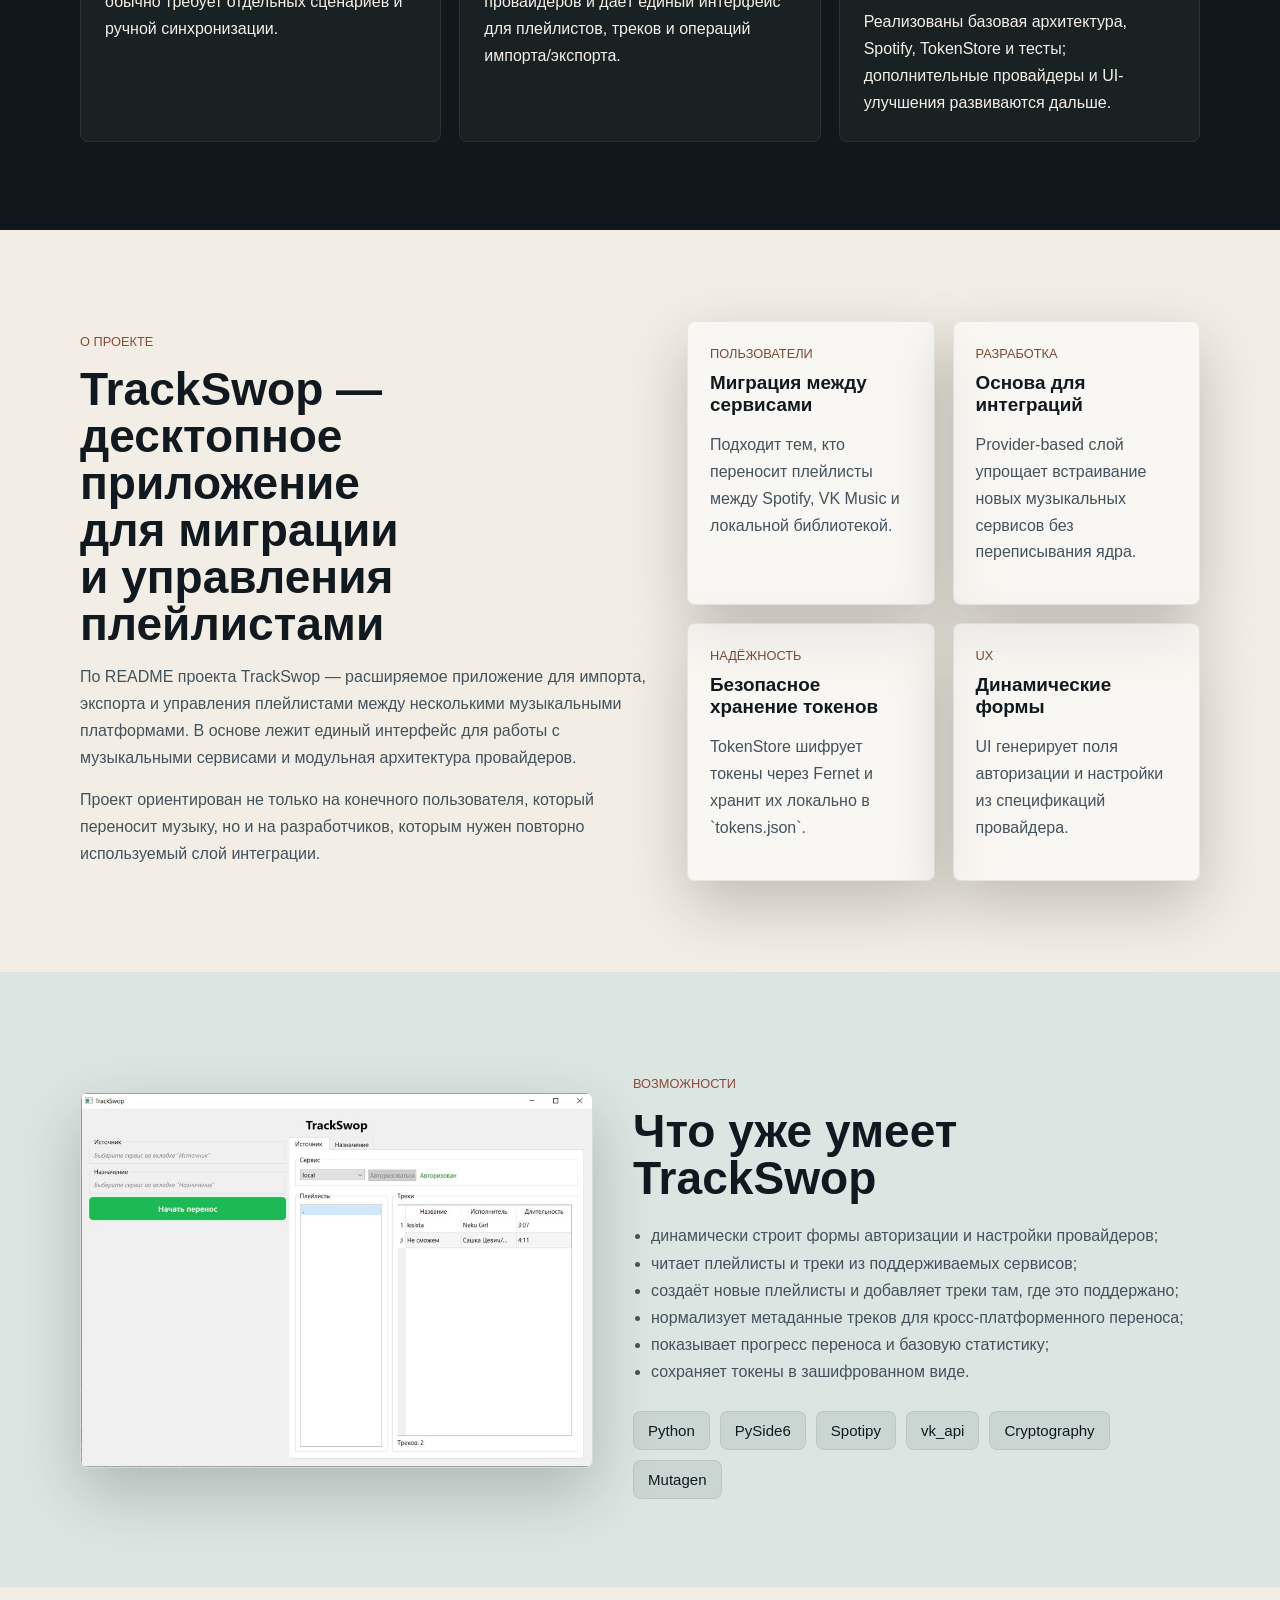
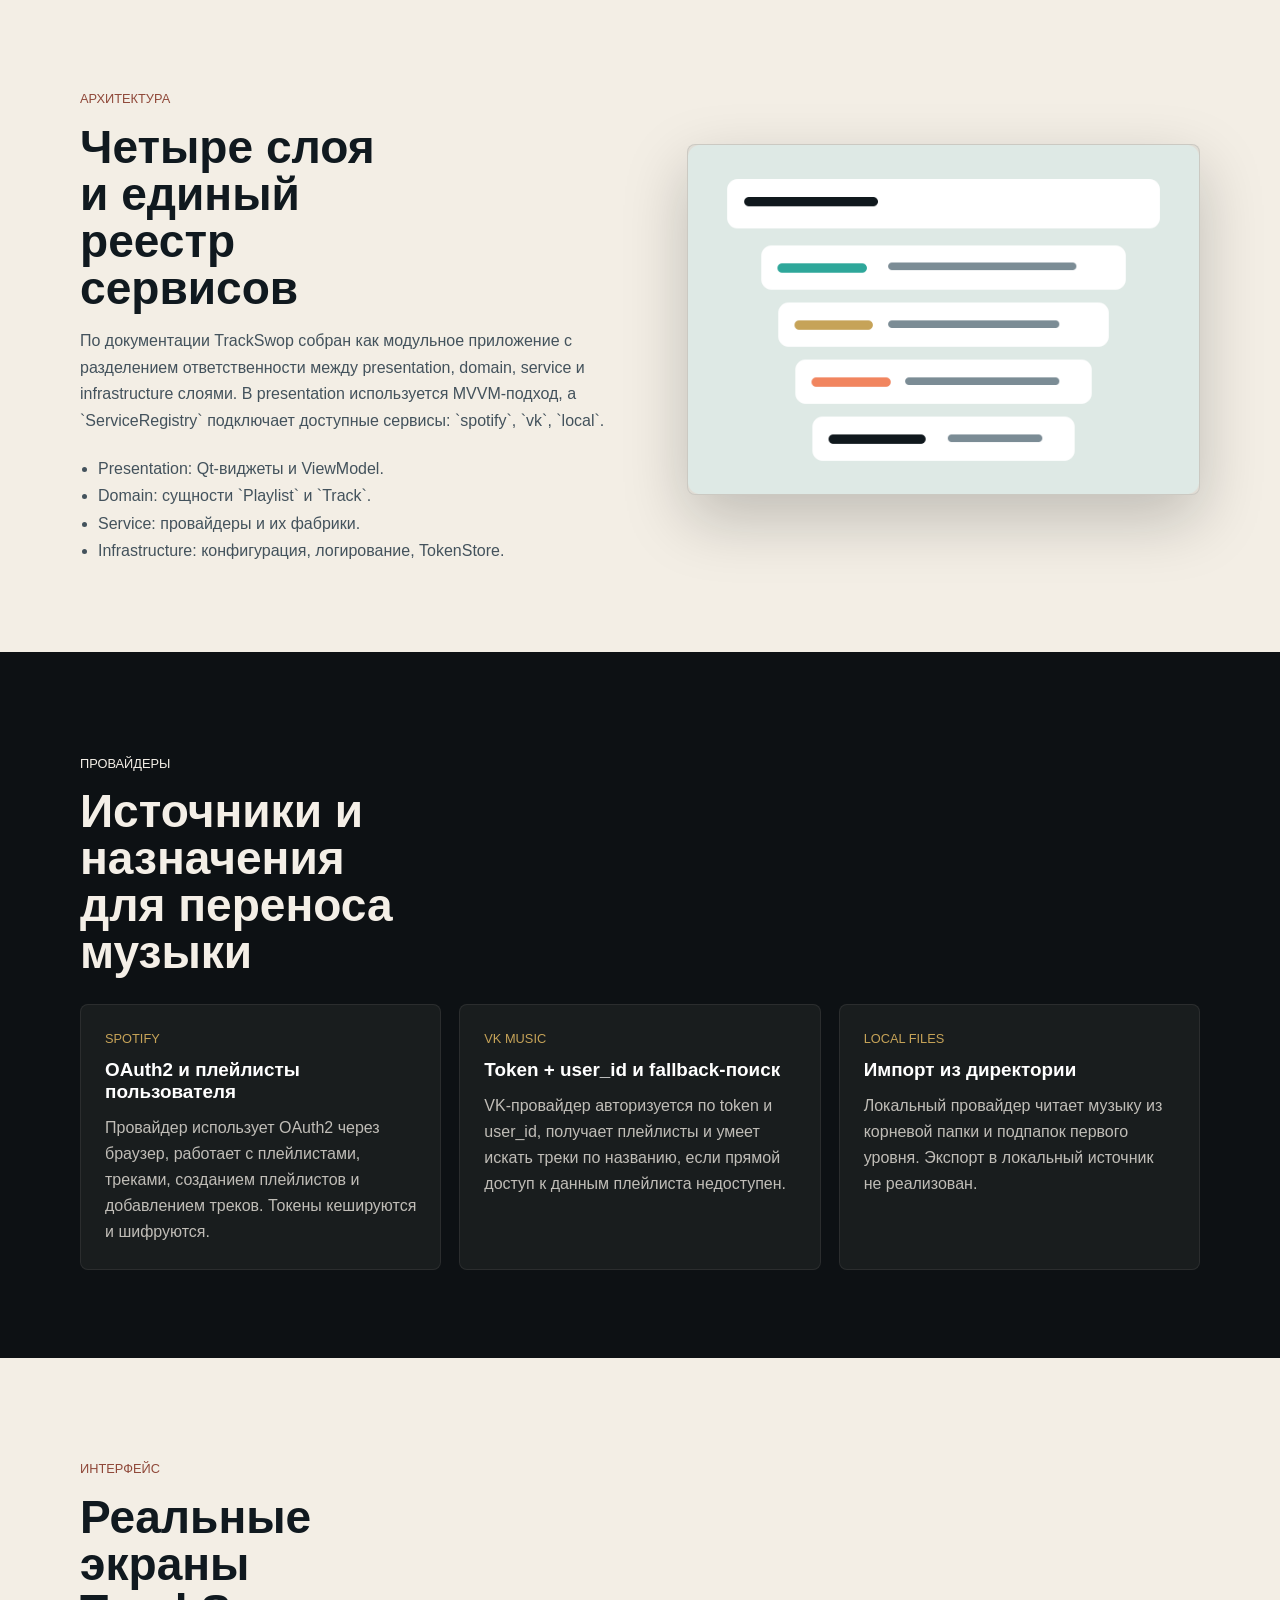
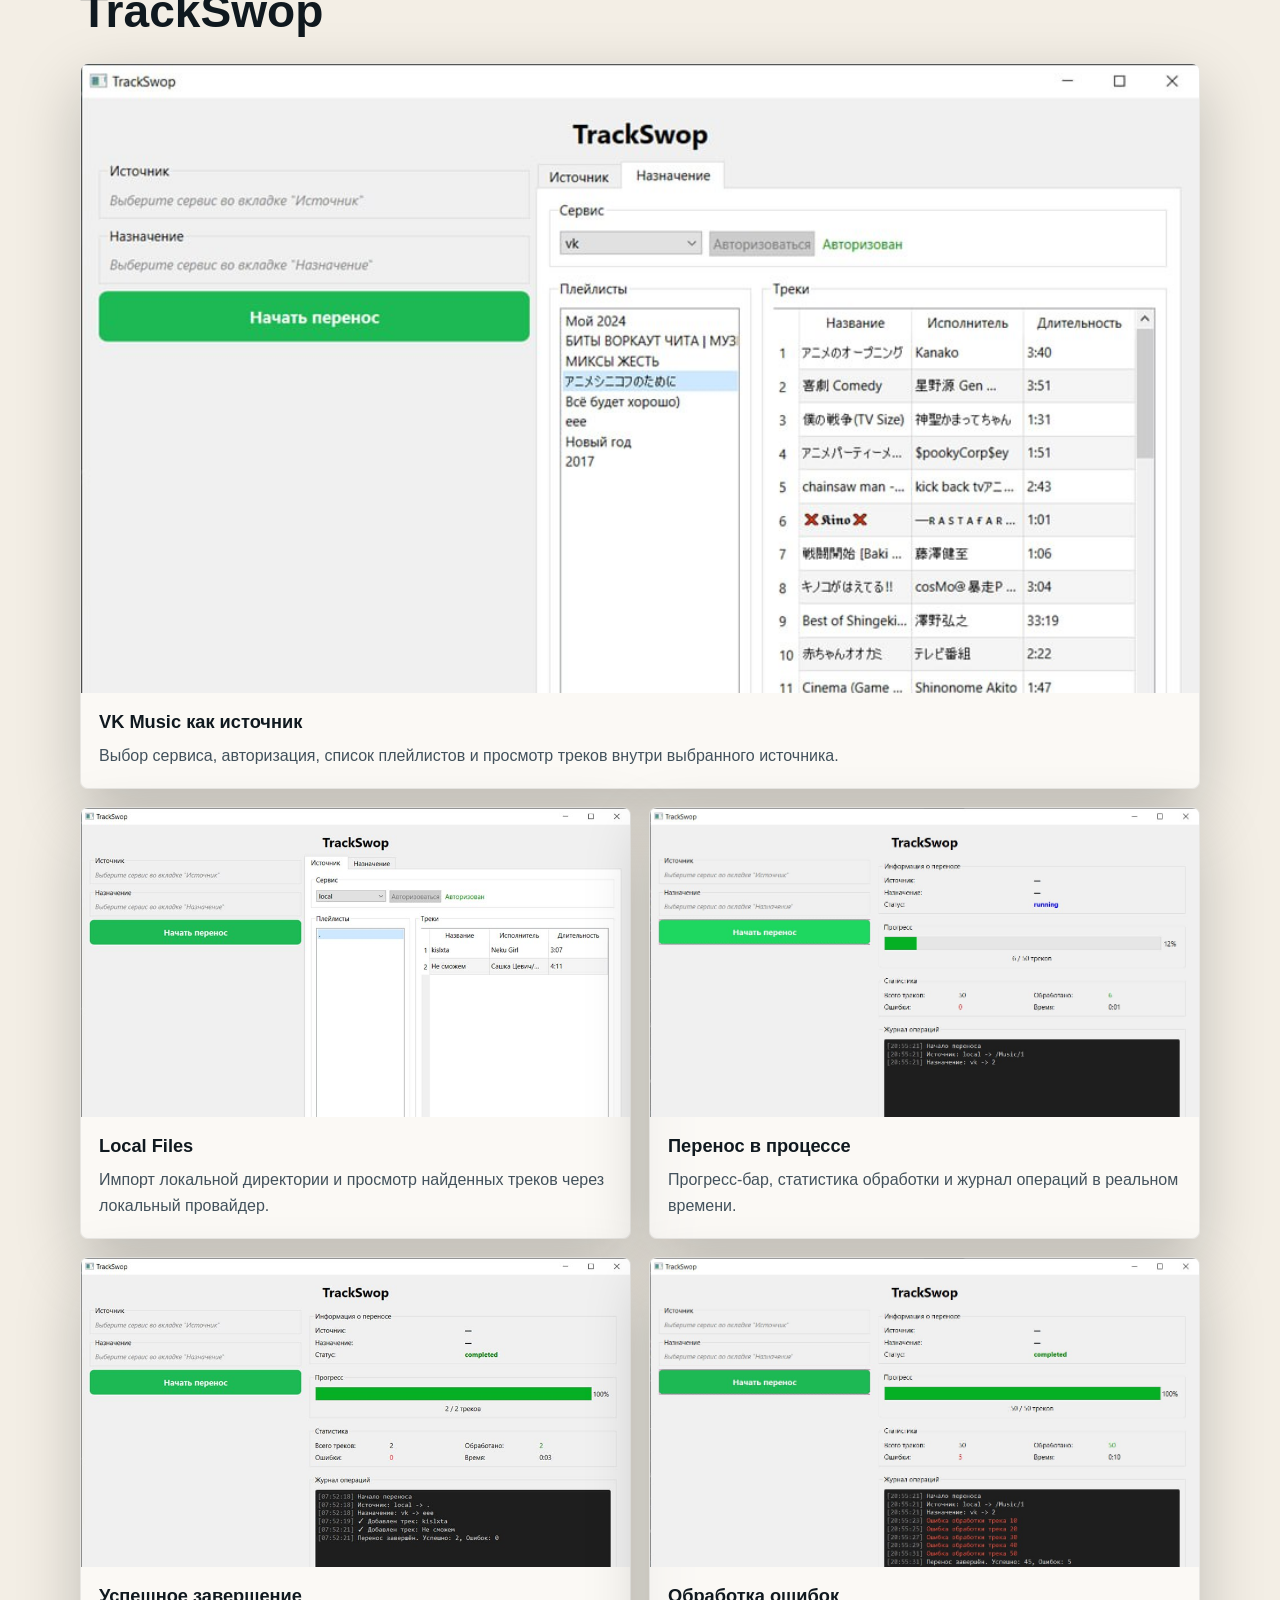
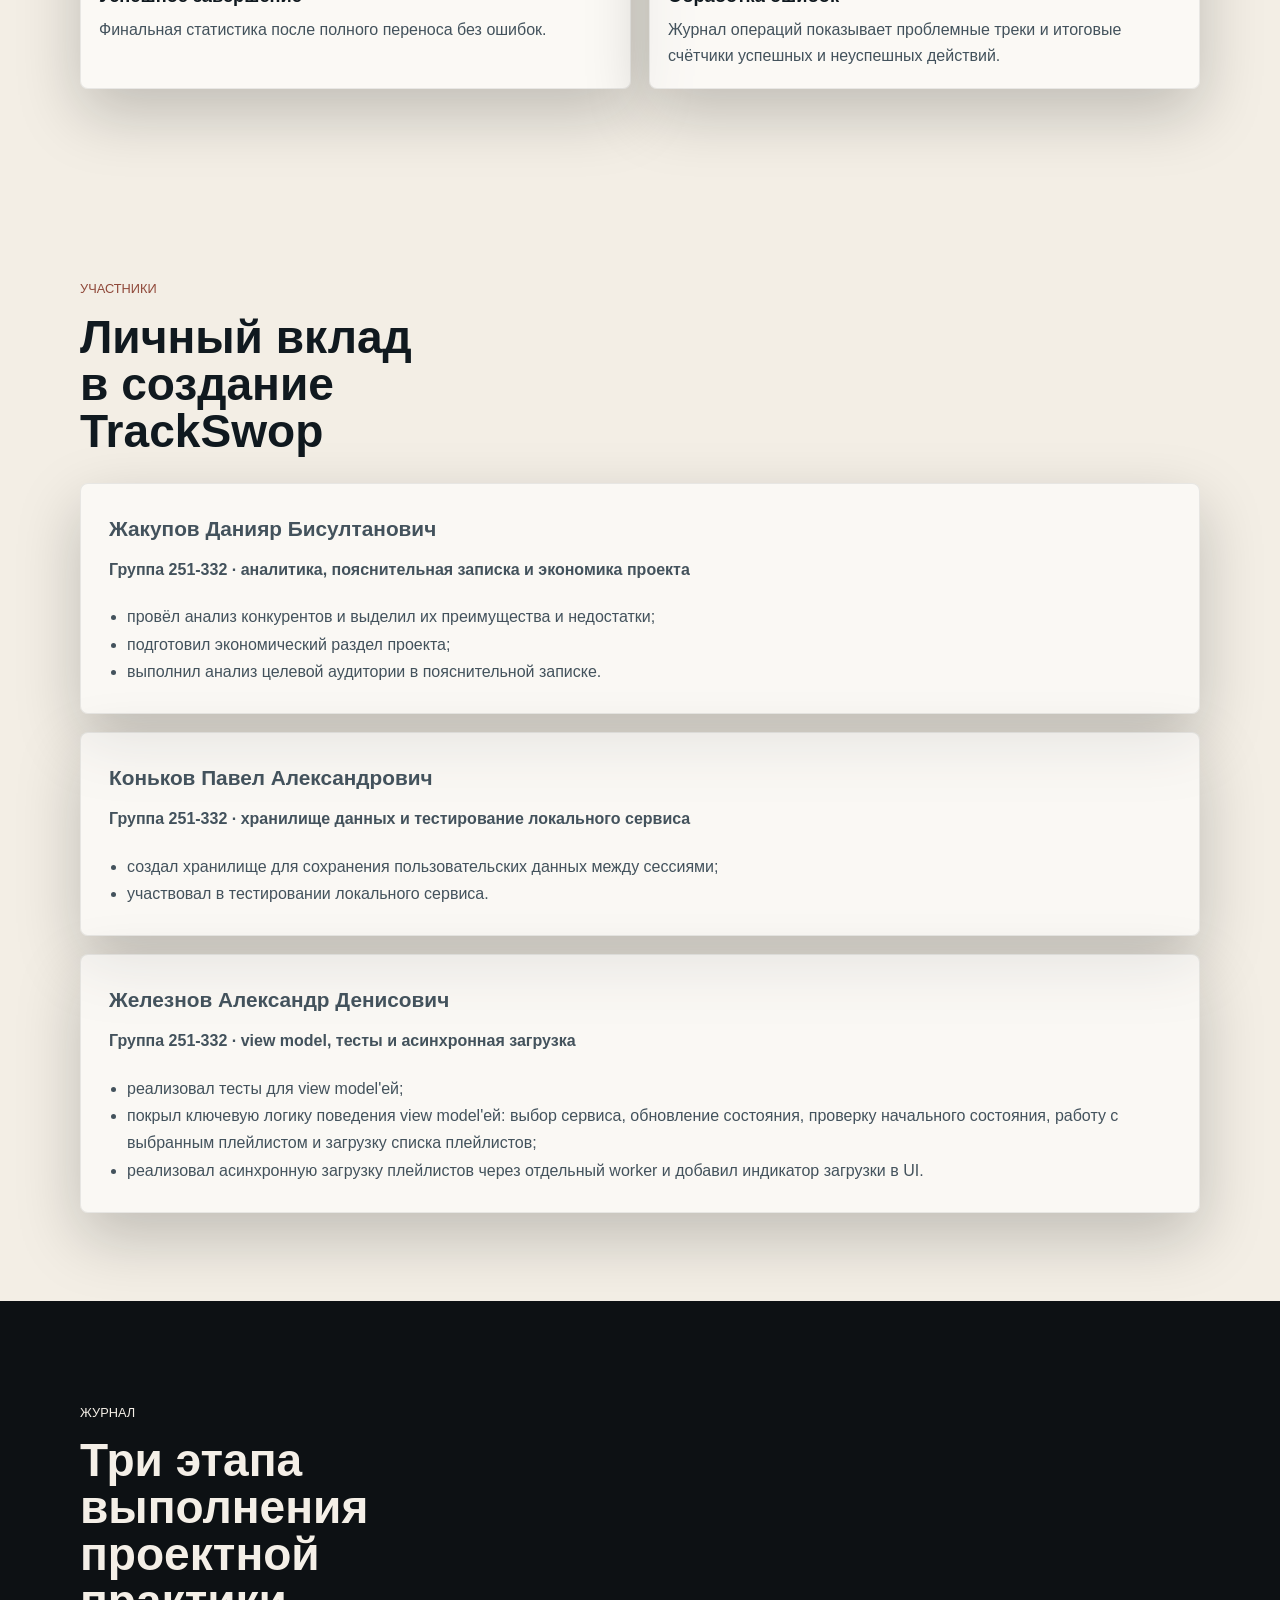
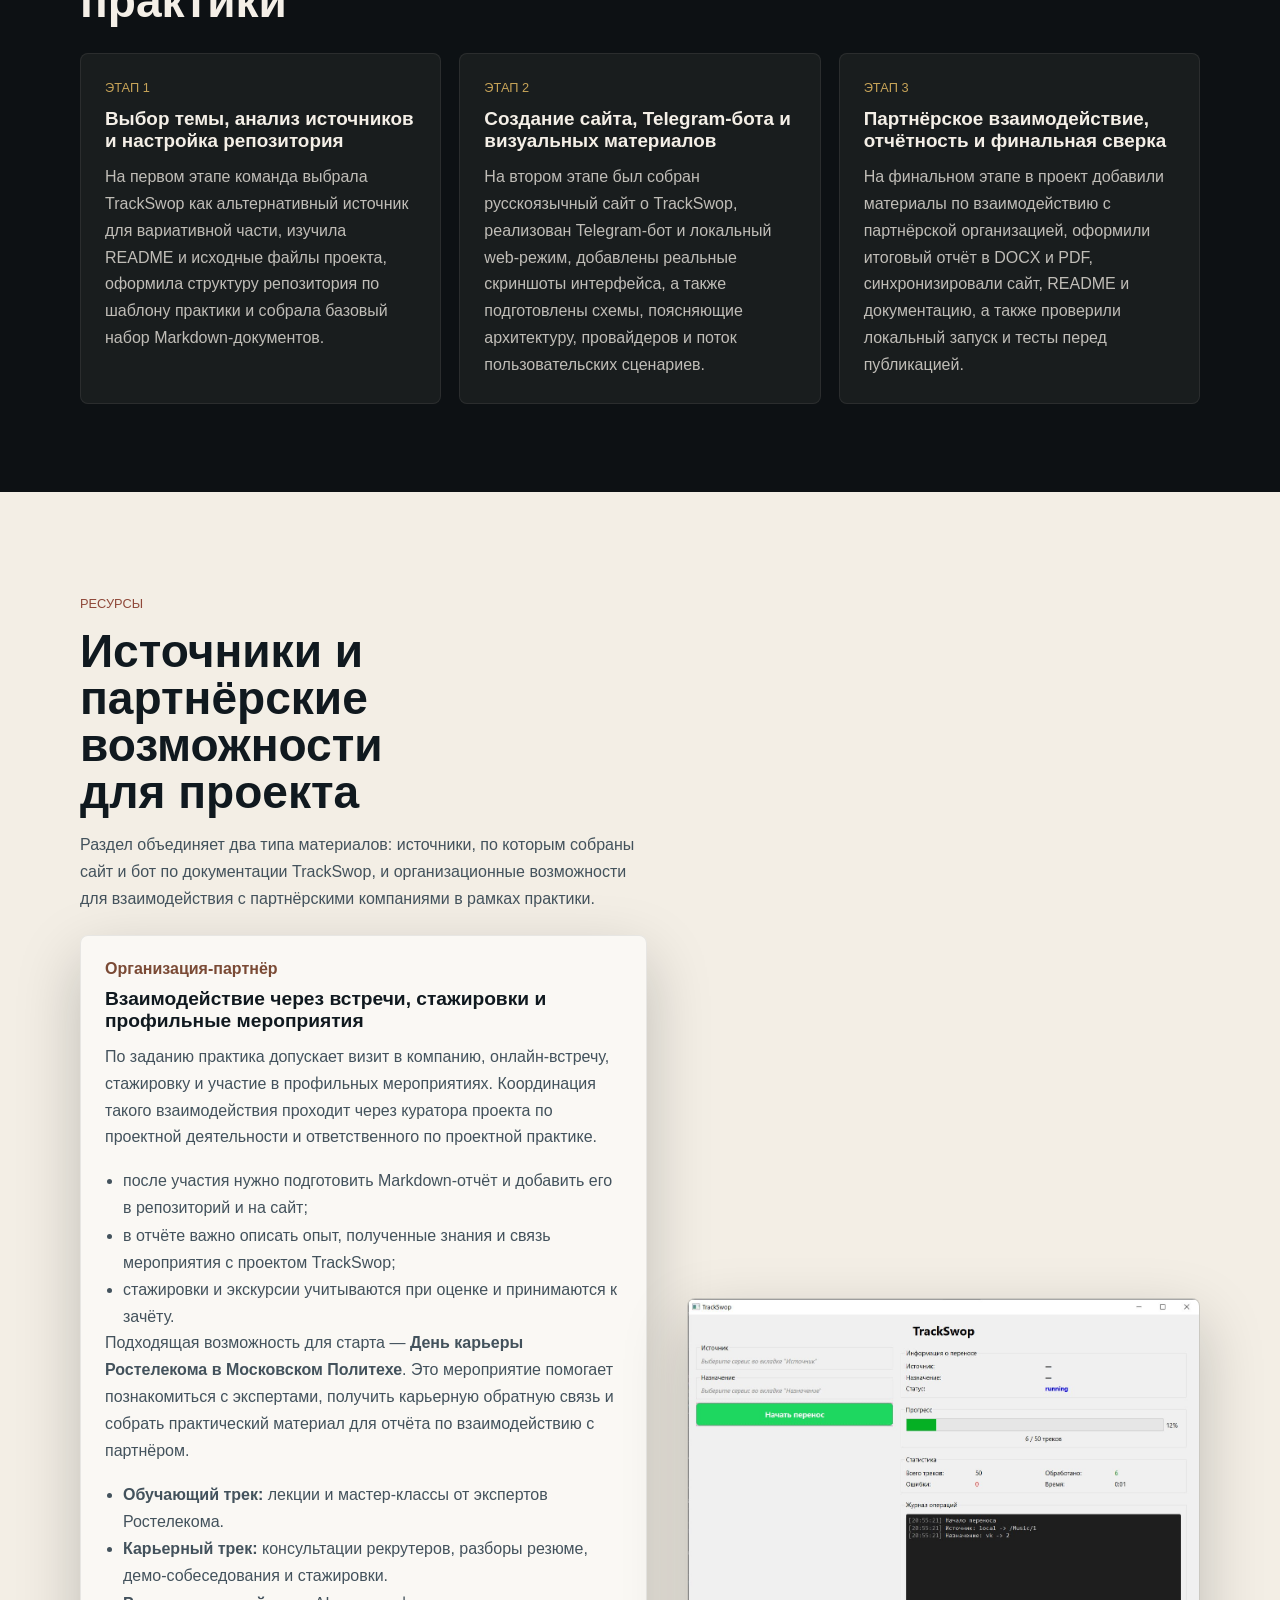
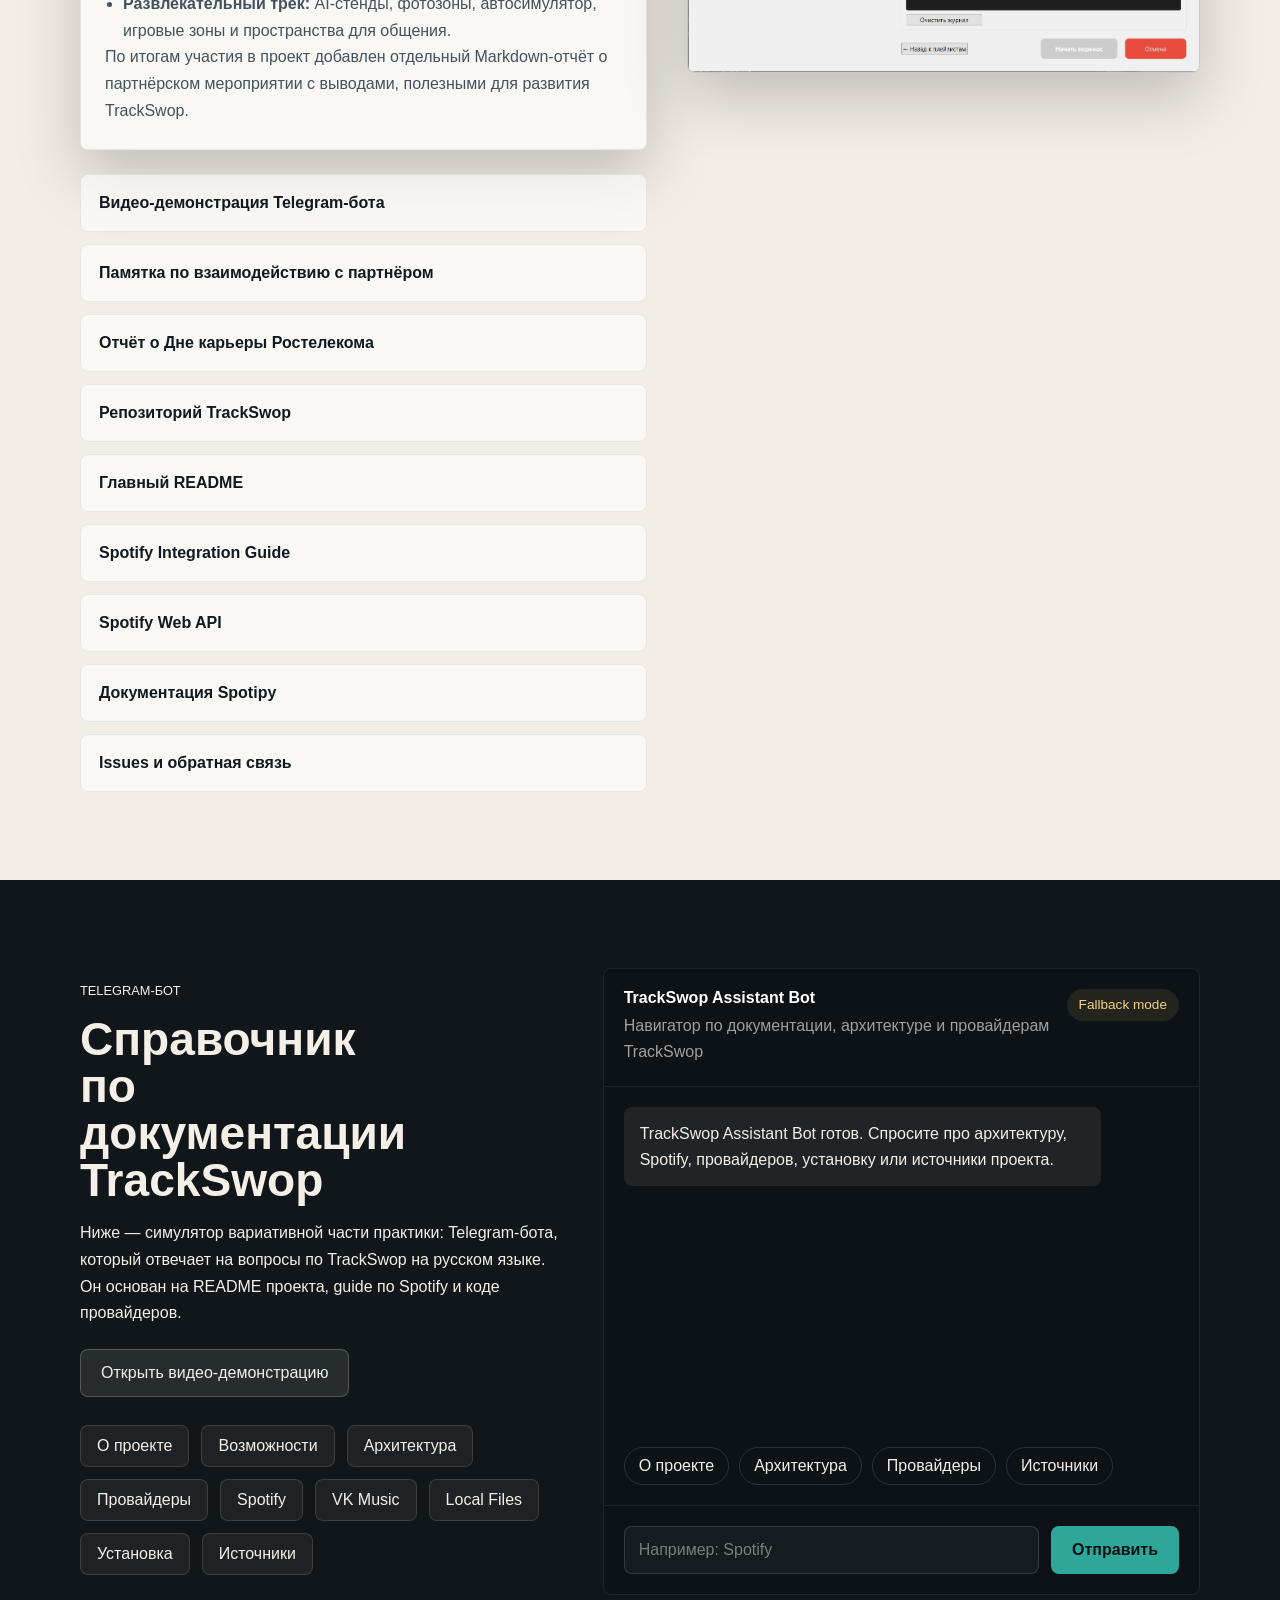
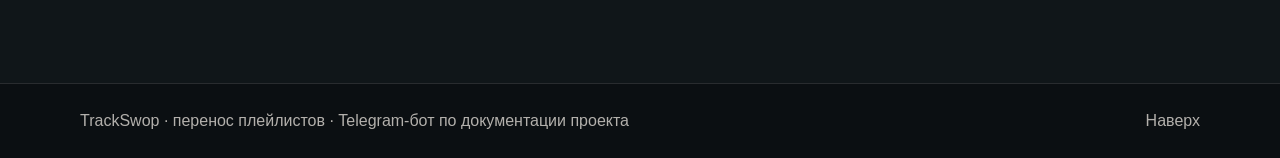
==== commit 56f52708: "final commit" ====
--- a/site/index.html
+++ b/site/index.html
@@ -301,7 +301,7 @@
           <div class="participants-grid">
             <article class="participant-card">
               <p class="participant-name">Жакупов Данияр Бисултанович</p>
-              <p class="participant-role">Аналитика, пояснительная записка и экономика проекта</p>
+              <p class="participant-role">Группа 251-332 · аналитика, пояснительная записка и экономика проекта</p>
               <ul class="detail-list">
                 <li>провёл анализ конкурентов и выделил их преимущества и недостатки;</li>
                 <li>подготовил экономический раздел проекта;</li>
@@ -334,36 +334,35 @@
           <div class="section-heading">
             <div>
               <p class="section-label">Журнал</p>
-              <h2>Три этапа разработки TrackSwop</h2>
+              <h2>Три этапа выполнения проектной практики</h2>
             </div>
           </div>
           <div class="journal-grid">
             <article class="journal-card">
               <span class="journal-step">Этап 1</span>
-              <h3>Фундамент проекта и базовая архитектура</h3>
-              <p>
-                В ранних задачах были собраны каркас репозитория, базовые модели, интерфейс
-                потокового сервиса и служебные утилиты. Затем в историю проекта вошли TokenStore,
-                DynamicForm и локальный directory parser, которые сформировали основу расширяемой
-                архитектуры.
+              <h3>Выбор темы, анализ источников и настройка репозитория</h3>
+              <p>
+                На первом этапе команда выбрала TrackSwop как альтернативный источник для
+                вариативной части, изучила README и исходные файлы проекта, оформила структуру
+                репозитория по шаблону практики и собрала базовый набор Markdown-документов.
               </p>
             </article>
             <article class="journal-card">
               <span class="journal-step">Этап 2</span>
-              <h3>Сервисы и пользовательский интерфейс</h3>
-              <p>
-                Следующий блок коммитов добавил авторизацию Spotify, главное окно приложения,
-                playlist widget, transfer widget и локальный сервис. На этом этапе TrackSwop
-                превратился из каркаса в рабочий desktop-интерфейс с подключаемыми провайдерами.
+              <h3>Создание сайта, Telegram-бота и визуальных материалов</h3>
+              <p>
+                На втором этапе был собран русскоязычный сайт о TrackSwop, реализован Telegram-бот
+                и локальный web-режим, добавлены реальные скриншоты интерфейса, а также подготовлены
+                схемы, поясняющие архитектуру, провайдеров и поток пользовательских сценариев.
               </p>
             </article>
             <article class="journal-card">
               <span class="journal-step">Этап 3</span>
-              <h3>Рабочий прототип, релиз и документация</h3>
-              <p>
-                После сборки рабочих экранов и сервиса переноса в репозитории появился working
-                prototype, затем был оформлен релиз `v0.1.0`. Позже в репозиторий добавили и
-                обновили README, закрепив описание возможностей, стека и текущего статуса TrackSwop.
+              <h3>Партнёрское взаимодействие, отчётность и финальная сверка</h3>
+              <p>
+                На финальном этапе в проект добавили материалы по взаимодействию с партнёрской
+                организацией, оформили итоговый отчёт в DOCX и PDF, синхронизировали сайт, README и
+                документацию, а также проверили локальный запуск и тесты перед публикацией.
               </p>
             </article>
           </div>
@@ -374,8 +373,62 @@
         <div class="container split-layout">
           <div>
             <p class="section-label">Ресурсы</p>
-            <h2>Источники, по которым собраны сайт и бот</h2>
+            <h2>Источники и партнёрские возможности для проекта</h2>
+            <p>
+              Раздел объединяет два типа материалов: источники, по которым собраны сайт и бот по
+              документации TrackSwop, и организационные возможности для взаимодействия с
+              партнёрскими компаниями в рамках практики.
+            </p>
+            <div class="resource-note">
+              <span class="resource-note-label">Организация-партнёр</span>
+              <h3>Взаимодействие через встречи, стажировки и профильные мероприятия</h3>
+              <p>
+                По заданию практика допускает визит в компанию, онлайн-встречу, стажировку и
+                участие в профильных мероприятиях. Координация такого взаимодействия проходит через
+                куратора проекта по проектной деятельности и ответственного по проектной практике.
+              </p>
+              <ul class="detail-list">
+                <li>после участия нужно подготовить Markdown-отчёт и добавить его в репозиторий и на сайт;</li>
+                <li>в отчёте важно описать опыт, полученные знания и связь мероприятия с проектом TrackSwop;</li>
+                <li>стажировки и экскурсии учитываются при оценке и принимаются к зачёту.</li>
+              </ul>
+              <p>
+                Подходящая возможность для старта — <strong>День карьеры Ростелекома в Московском Политехе</strong>.
+                Это мероприятие помогает познакомиться с экспертами, получить карьерную обратную
+                связь и собрать практический материал для отчёта по взаимодействию с партнёром.
+              </p>
+              <ul class="detail-list">
+                <li><strong>Обучающий трек:</strong> лекции и мастер-классы от экспертов Ростелекома.</li>
+                <li><strong>Карьерный трек:</strong> консультации рекрутеров, разборы резюме, демо-собеседования и стажировки.</li>
+                <li><strong>Развлекательный трек:</strong> AI-стенды, фотозоны, автосимулятор, игровые зоны и пространства для общения.</li>
+              </ul>
+              <p>
+                По итогам участия в проект добавлен отдельный Markdown-отчёт о партнёрском
+                мероприятии с выводами, полезными для развития TrackSwop.
+              </p>
+            </div>
             <div class="resources-list">
+              <a
+                href="https://drive.google.com/file/d/1w9Qti4yHPlwEkiuDdI8cZfSola6cv-8v/view?usp=sharing"
+                class="resource-item"
+                target="_blank"
+                rel="noopener noreferrer"
+                >Видео-демонстрация Telegram-бота</a
+              >
+              <a
+                href="partner-interaction.html"
+                class="resource-item"
+                target="_blank"
+                rel="noopener noreferrer"
+                >Памятка по взаимодействию с партнёром</a
+              >
+              <a
+                href="partner-event-report.html"
+                class="resource-item"
+                target="_blank"
+                rel="noopener noreferrer"
+                >Отчёт о Дне карьеры Ростелекома</a
+              >
               <a
                 href="https://github.com/Seregax/TrackSwop"
                 class="resource-item"
@@ -438,6 +491,15 @@
               Ниже — симулятор вариативной части практики: Telegram-бота, который отвечает на
               вопросы по TrackSwop на русском языке. Он основан на README проекта, guide по Spotify
               и коде провайдеров.
+            </p>
+            <p class="demo-link-line">
+              <a
+                class="button secondary"
+                href="https://drive.google.com/file/d/1w9Qti4yHPlwEkiuDdI8cZfSola6cv-8v/view?usp=sharing"
+                target="_blank"
+                rel="noopener noreferrer"
+                >Открыть видео-демонстрацию</a
+              >
             </p>
             <div class="command-list" id="command-list">
               <button type="button" class="command-chip" data-command="О проекте">О проекте</button>
--- a/site/css/style.css
+++ b/site/css/style.css
@@ -508,6 +508,33 @@
   margin-top: 24px;
 }
 
+.resource-note {
+  margin-top: 22px;
+  padding: 24px;
+  background: rgba(255, 255, 255, 0.56);
+  border: 1px solid rgba(17, 27, 32, 0.08);
+  border-radius: var(--radius);
+  box-shadow: var(--shadow);
+}
+
+.resource-note-label {
+  color: #7a4a35;
+  font-weight: 600;
+}
+
+.resource-note h3 {
+  margin: 10px 0 12px;
+  font-size: 1.2rem;
+}
+
+.resource-note p {
+  margin: 0;
+}
+
+.resource-note .detail-list {
+  margin-top: 16px;
+}
+
 .resource-item {
   display: flex;
   align-items: center;
@@ -524,6 +551,38 @@
   border-color: rgba(17, 27, 32, 0.24);
 }
 
+.doc-shell {
+  max-width: 920px;
+}
+
+.doc-title {
+  max-width: none;
+}
+
+.doc-card {
+  margin-top: 24px;
+  padding: 28px;
+  background: rgba(255, 255, 255, 0.58);
+  border: 1px solid rgba(17, 27, 32, 0.08);
+  border-radius: var(--radius);
+  box-shadow: var(--shadow);
+}
+
+.doc-card h2 {
+  margin-top: 28px;
+  margin-bottom: 12px;
+  font-size: 1.35rem;
+  max-width: none;
+  color: var(--text);
+}
+
+.doc-actions {
+  display: flex;
+  flex-wrap: wrap;
+  gap: 12px;
+  margin-top: 28px;
+}
+
 .demo-grid {
   display: grid;
   grid-template-columns: minmax(0, 0.9fr) minmax(0, 1.1fr);
@@ -536,6 +595,10 @@
   flex-wrap: wrap;
   gap: 12px;
   margin-top: 28px;
+}
+
+.demo-link-line {
+  margin-top: 22px;
 }
 
 .command-chip {
